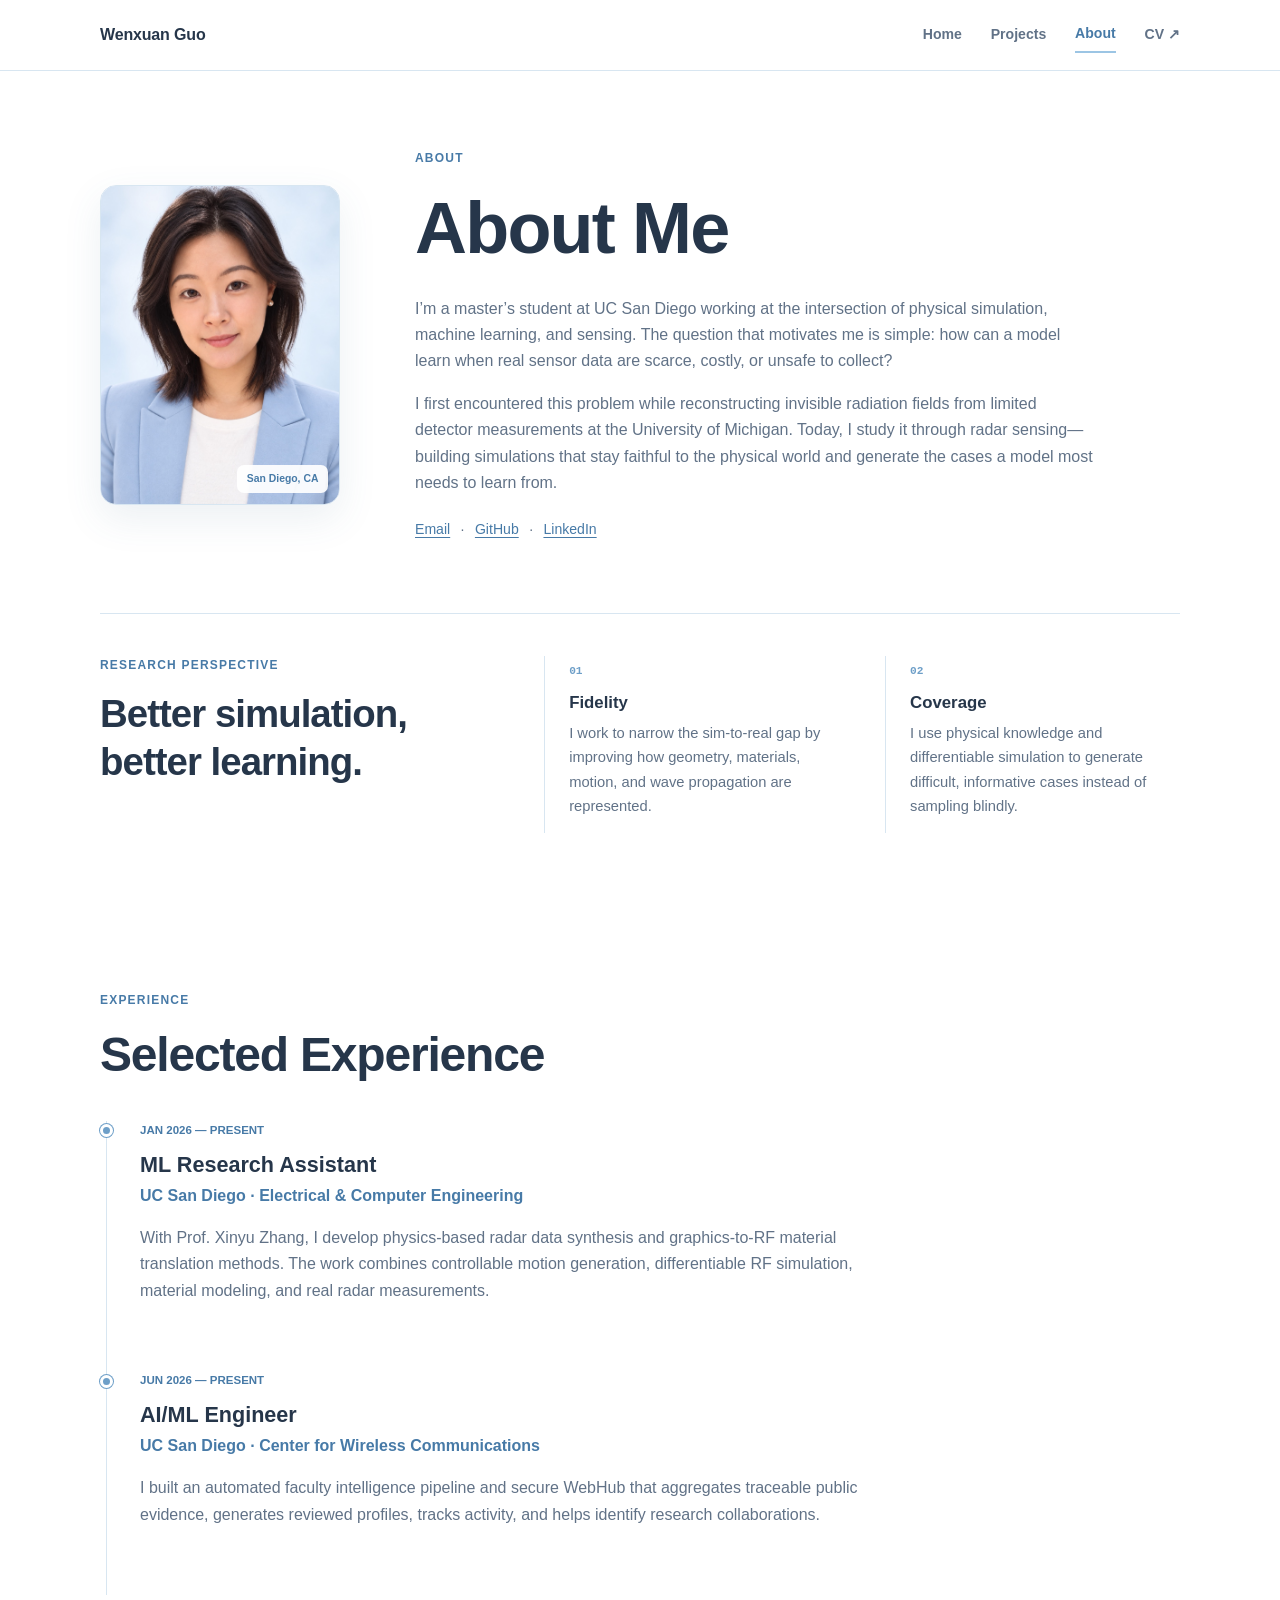
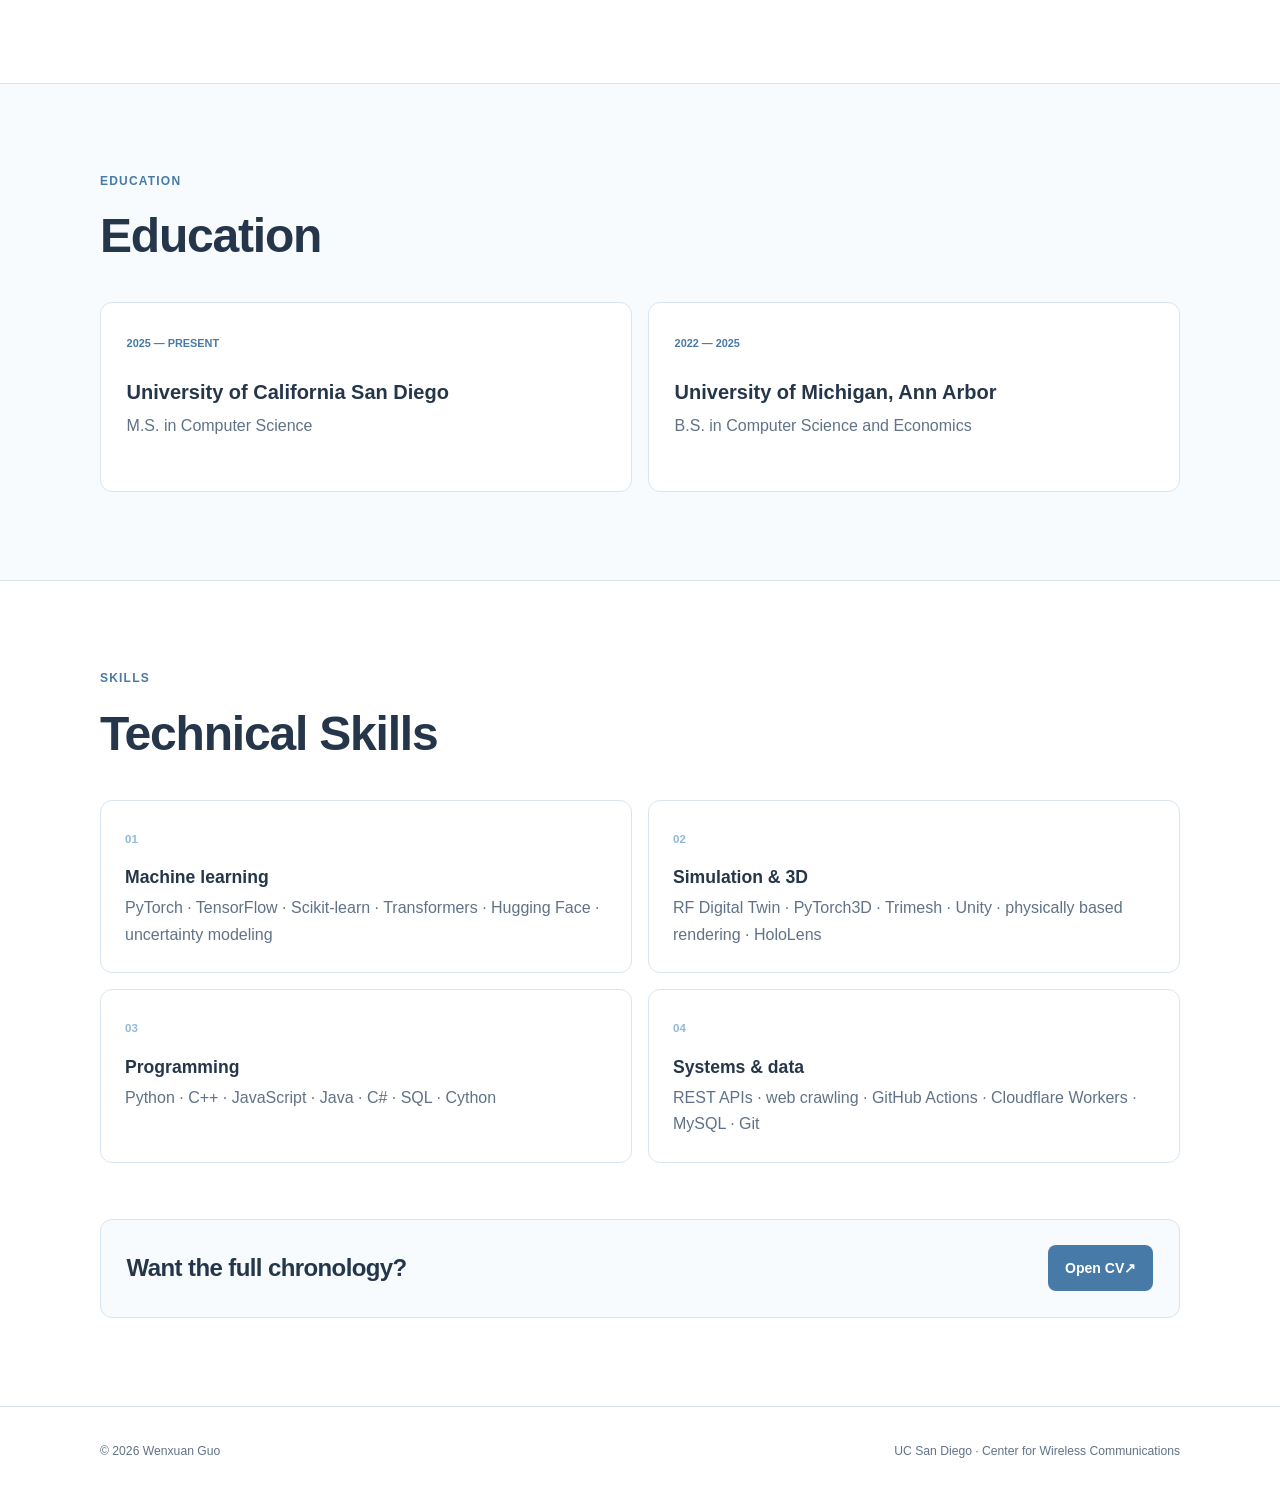
==== about.html @ 1430b906 "Refine portrait and research narrative" ====
<!doctype html>
<html lang="en">
<head>
  <meta charset="utf-8"><meta name="viewport" content="width=device-width, initial-scale=1">
  <meta name="description" content="About Wenxuan Guo, a researcher working on physical simulation and machine learning for sensing.">
  <title>About · Wenxuan Guo</title><link rel="stylesheet" href="style.css?v=20261022-3"><script src="script.js?v=20261022-3" defer></script>
</head>
<body>
  <a class="skip-link" href="#main">Skip to content</a>
  <header class="site-header"><nav class="nav-shell" aria-label="Primary navigation"><a class="wordmark" href="index.html" aria-label="Wenxuan Guo home">Wenxuan Guo</a><button class="nav-toggle" type="button" aria-expanded="false" aria-controls="nav-links">Menu</button><div class="nav-links" id="nav-links"><a href="index.html">Home</a><a href="projects.html">Projects</a><a class="active" href="about.html">About</a><a href="assets/Wenxuan_Guo_CV.pdf" target="_blank" rel="noopener">CV <span aria-hidden="true">↗</span></a></div></nav></header>
  <main id="main">
    <section class="about-hero section-shell">
      <div class="about-portrait reveal"><img src="assets/profile-professional-light.jpg" alt="Wenxuan Guo"><span>San Diego, CA</span></div>
      <div class="about-intro reveal"><p class="eyebrow">About</p><h1>About Me</h1><p>I’m a master’s student at UC San Diego working at the intersection of physical simulation, machine learning, and sensing. The question that motivates me is simple: how can a model learn when real sensor data are scarce, costly, or unsafe to collect?</p><p>I first encountered this problem while reconstructing invisible radiation fields from limited detector measurements at the University of Michigan. Today, I study it through radar sensing—building simulations that stay faithful to the physical world and generate the cases a model most needs to learn from.</p><div class="social-row"><a href="mailto:w9guo@ucsd.edu">Email</a><span>·</span><a href="https://github.com/wendyguo2002" target="_blank" rel="noopener">GitHub</a><span>·</span><a href="https://www.linkedin.com/in/wenxuan-guo-a4ba72265/" target="_blank" rel="noopener">LinkedIn</a></div></div>
    </section>

    <section class="research-perspective section-shell reveal" aria-labelledby="perspective-title">
      <div><p class="eyebrow">Research perspective</p><h2 id="perspective-title">Better simulation, better learning.</h2></div>
      <article><span>01</span><h3>Fidelity</h3><p>I work to narrow the sim-to-real gap by improving how geometry, materials, motion, and wave propagation are represented.</p></article>
      <article><span>02</span><h3>Coverage</h3><p>I use physical knowledge and differentiable simulation to generate difficult, informative cases instead of sampling blindly.</p></article>
    </section>

    <section class="section-shell section-block">
      <div class="section-heading reveal"><div><p class="eyebrow">Experience</p><h2>Selected Experience</h2></div></div>
      <div class="timeline">
        <article class="timeline-item reveal"><div class="timeline-marker"></div><p class="experience-date">Jan 2026 — Present</p><h3>ML Research Assistant</h3><p class="timeline-org">UC San Diego · Electrical &amp; Computer Engineering</p><p>With Prof. Xinyu Zhang, I develop physics-based radar data synthesis and graphics-to-RF material translation methods. The work combines controllable motion generation, differentiable RF simulation, material modeling, and real radar measurements.</p></article>
        <article class="timeline-item reveal"><div class="timeline-marker"></div><p class="experience-date">Jun 2026 — Present</p><h3>AI/ML Engineer</h3><p class="timeline-org">UC San Diego · Center for Wireless Communications</p><p>I built an automated faculty intelligence pipeline and secure WebHub that aggregates traceable public evidence, generates reviewed profiles, tracks activity, and helps identify research collaborations.</p></article>
      </div>
    </section>

    <section class="education-section"><div class="section-shell section-block"><div class="section-heading reveal"><div><p class="eyebrow">Education</p><h2>Education</h2></div></div><div class="education-grid"><article class="education-card reveal"><span>2025 — Present</span><h3>University of California San Diego</h3><p>M.S. in Computer Science</p></article><article class="education-card reveal"><span>2022 — 2025</span><h3>University of Michigan, Ann Arbor</h3><p>B.S. in Computer Science and Economics</p></article></div></div></section>

    <section class="section-shell section-block">
      <div class="section-heading reveal"><div><p class="eyebrow">Skills</p><h2>Technical Skills</h2></div></div>
      <div class="skills-grid"><article class="skill-card reveal"><span>01</span><h3>Machine learning</h3><p>PyTorch · TensorFlow · Scikit-learn · Transformers · Hugging Face · uncertainty modeling</p></article><article class="skill-card reveal"><span>02</span><h3>Simulation &amp; 3D</h3><p>RF Digital Twin · PyTorch3D · Trimesh · Unity · physically based rendering · HoloLens</p></article><article class="skill-card reveal"><span>03</span><h3>Programming</h3><p>Python · C++ · JavaScript · Java · C# · SQL · Cython</p></article><article class="skill-card reveal"><span>04</span><h3>Systems &amp; data</h3><p>REST APIs · web crawling · GitHub Actions · Cloudflare Workers · MySQL · Git</p></article></div>
      <div class="about-cta reveal"><h2>Want the full chronology?</h2><a class="button button-primary" href="assets/Wenxuan_Guo_CV.pdf" target="_blank" rel="noopener">Open CV <span aria-hidden="true">↗</span></a></div>
    </section>
  </main>
  <footer class="site-footer"><div class="section-shell footer-row"><p>© <span data-year></span> Wenxuan Guo</p><p>UC San Diego · Center for Wireless Communications</p></div></footer>
</body>
</html>
---- style.css ----
:root {
  --ink: #26364a;
  --muted: #617287;
  --blue: #6e9fc8;
  --blue-dark: #477aa7;
  --blue-soft: #edf6fc;
  --blue-pale: #f7fbfe;
  --line: #d8e6f1;
  --white: #ffffff;
  --shadow: 0 14px 38px rgba(65, 105, 140, 0.10);
  --radius: 16px;
  --sans: Inter, ui-sans-serif, -apple-system, BlinkMacSystemFont, "Segoe UI", sans-serif;
}

* { box-sizing: border-box; }
html { scroll-behavior: smooth; }
body { margin: 0; background: var(--white); color: var(--ink); font-family: var(--sans); line-height: 1.65; -webkit-font-smoothing: antialiased; }
img { display: block; max-width: 100%; }
a { color: inherit; }
button { font: inherit; }
::selection { background: #d9edfb; color: var(--ink); }

.skip-link { position: fixed; z-index: 999; top: -5rem; left: 1rem; padding: .55rem .9rem; border-radius: 8px; background: var(--blue-dark); color: white; }
.skip-link:focus { top: 1rem; }
.section-shell, .nav-shell { width: min(1080px, calc(100% - 48px)); margin-inline: auto; }

.site-header { position: sticky; top: 0; z-index: 100; border-bottom: 1px solid var(--line); background: rgba(255,255,255,.94); backdrop-filter: blur(12px); }
.nav-shell { min-height: 70px; display: flex; align-items: center; justify-content: space-between; }
.wordmark { color: var(--ink); font-size: 1rem; font-weight: 750; text-decoration: none; letter-spacing: -.01em; }
.nav-links { display: flex; align-items: center; gap: 1.8rem; }
.nav-links a { padding-block: .35rem; color: var(--muted); font-size: .88rem; font-weight: 600; text-decoration: none; }
.nav-links a:hover, .nav-links a.active { color: var(--blue-dark); }
.nav-links a.active { border-bottom: 2px solid #9cc5e4; }
.nav-toggle { display: none; padding: .4rem .7rem; border: 1px solid var(--line); border-radius: 8px; background: white; color: var(--ink); }

h1, h2, h3, p { margin-top: 0; }
h1, h2, h3 { color: var(--ink); line-height: 1.25; }
h1, h2 { letter-spacing: -.025em; }
h1 em, h2 em { color: inherit; font-style: normal; }
.eyebrow { margin: 0 0 .9rem; color: var(--blue-dark); font-size: .75rem; font-weight: 750; letter-spacing: .1em; text-transform: uppercase; }

.hero { min-height: 570px; padding-block: 72px; display: grid; grid-template-columns: 1fr 270px; align-items: center; gap: 85px; }
.hero h1 { margin-bottom: .6rem; font-size: clamp(3rem, 6vw, 4.6rem); font-weight: 700; }
.hero-role { margin-bottom: 1.45rem; color: var(--blue-dark); font-size: 1.18rem; font-weight: 600; }
.typewriter-line { min-height: 1.7rem; margin: -.45rem 0 1.25rem; color: var(--muted); font: .93rem/1.7 ui-monospace, SFMono-Regular, Menlo, Monaco, Consolas, monospace; }
.typewriter-line strong { color: var(--blue-dark); font-weight: 650; }
.typewriter-caret { display: inline-block; width: 2px; height: 1.05em; margin-left: 3px; background: var(--blue); vertical-align: -.12em; animation: caret-blink 1s step-end infinite; }
@keyframes caret-blink { 50% { opacity: 0; } }
.hero-lede { max-width: 650px; margin-bottom: 1.8rem; color: var(--muted); font-size: 1.05rem; }
.hero-actions { display: flex; flex-wrap: wrap; gap: .75rem; }
.button { display: inline-flex; align-items: center; justify-content: center; padding: .65rem 1rem; border: 1px solid transparent; border-radius: 8px; font-size: .88rem; font-weight: 650; text-decoration: none; transition: background .2s ease, border-color .2s ease; }
.button-primary { background: var(--blue-dark); color: white; }
.button-primary:hover { background: #396c98; }
.button-ghost { border-color: var(--line); background: white; color: var(--blue-dark); }
.button-ghost:hover { background: var(--blue-pale); }
.social-row { display: flex; flex-wrap: wrap; gap: .65rem; margin-top: 1.35rem; color: var(--muted); font-size: .88rem; }
.social-row a { color: var(--blue-dark); text-underline-offset: 3px; }

.portrait-wrap { justify-self: end; width: 250px; }
.portrait { width: 100%; aspect-ratio: 3 / 4; border: 1px solid var(--line); border-radius: 16px; object-fit: cover; object-position: center center; box-shadow: var(--shadow); }

.signal-strip { border-block: 1px solid var(--line); background: var(--blue-pale); }
.signal-row { min-height: 72px; display: grid; grid-template-columns: repeat(3, 1fr); align-items: center; }
.signal-row span { color: var(--blue-dark); font-size: .75rem; font-weight: 700; letter-spacing: .06em; text-align: center; text-transform: uppercase; }
.signal-row span + span { border-left: 1px solid var(--line); }

.section-block { padding-block: 88px; }
.section-heading { margin-bottom: 2.25rem; display: grid; grid-template-columns: 1fr minmax(280px, .75fr); align-items: end; gap: 2.5rem; }
.section-heading.compact { grid-template-columns: 1fr; }
.section-heading h2 { margin: 0; font-size: clamp(2rem, 4vw, 3rem); font-weight: 650; }
.section-heading > p { margin-bottom: .2rem; color: var(--muted); }
.text-link { justify-self: end; color: var(--blue-dark); font-size: .86rem; font-weight: 650; text-underline-offset: 4px; }

.featured-grid { display: grid; grid-template-columns: repeat(2, minmax(0,1fr)); gap: 1.25rem; }
.feature-card { position: relative; min-height: 520px; padding: 1.6rem; border: 1px solid var(--line); border-radius: var(--radius); background: white; color: var(--ink); text-decoration: none; transition: border-color .2s ease, box-shadow .2s ease; }
.feature-card:hover { border-color: #aacde6; box-shadow: var(--shadow); }
.feature-card-dark, .feature-card-light { background: white; color: var(--ink); }
.feature-card h3 { margin-bottom: .9rem; font-size: 1.65rem; font-weight: 650; }
.feature-card > p:not(.card-kicker) { color: var(--muted); }
.feature-index { position: absolute; top: 1.35rem; right: 1.5rem; color: #9bbbd3; font-size: .8rem; font-weight: 700; }
.feature-visual, .material-swatch { height: 170px; margin: 28px 0 25px; border-radius: 12px; }
.radar-visual { position: relative; overflow: hidden; border: 1px solid var(--line); background: linear-gradient(145deg, #f4f9fd, #e2f0f9); }
.radar-visual::before { content: ""; position: absolute; inset: 0; background-image: linear-gradient(rgba(89,142,184,.1) 1px, transparent 1px), linear-gradient(90deg, rgba(89,142,184,.1) 1px, transparent 1px); background-size: 32px 32px; }
.radar-origin { position: absolute; left: 13%; bottom: 15%; width: 16px; height: 16px; border: 4px solid white; border-radius: 50%; background: var(--blue); box-shadow: 0 0 0 9px rgba(110,159,200,.14); }
.radar-ray { position: absolute; left: 16%; bottom: 19%; width: 72%; height: 1px; background: linear-gradient(90deg, var(--blue), transparent); transform-origin: left center; }
.ray-a { transform: rotate(-38deg); }.ray-b { transform: rotate(-18deg); }.ray-c { transform: rotate(-2deg); }
.radar-target { position: absolute; right: 13%; top: 24%; padding: .35rem .6rem; border: 1px solid #a9c9e0; border-radius: 999px; background: white; color: var(--blue-dark); font-size: .65rem; text-transform: uppercase; }
.material-swatch { padding: 1.5rem; display: grid; grid-template-columns: repeat(3, 45px) 40px minmax(120px,1fr); align-items: center; justify-content: center; gap: 10px; border: 1px solid var(--line); background: var(--blue-pale); }
.material-swatch > span { height: 72px; border: 1px solid rgba(60,100,130,.16); border-radius: 9px; background: var(--swatch); }
.material-arrow { color: var(--blue); font-size: 1.5rem; text-align: center; }
.rf-label { min-height: 72px; display: flex; align-items: center; justify-content: center; border: 1px dashed #a7c7df; border-radius: 9px; color: var(--blue-dark); font-size: .85rem; text-align: center; }
.card-kicker { margin-bottom: .55rem; color: var(--blue-dark); font-size: .68rem; font-weight: 750; letter-spacing: .08em; text-transform: uppercase; }
.card-meta { display: flex; flex-wrap: wrap; gap: .4rem; margin-top: 1.15rem; }
.card-meta span { padding: .3rem .55rem; border: 1px solid var(--line); border-radius: 999px; color: var(--muted); font-size: .66rem; }
.card-link { display: inline-block; margin-top: 1.2rem; color: var(--blue-dark); font-size: .84rem; font-weight: 700; }

.experience-section { padding-top: 70px; }
.experience-list { border-top: 1px solid var(--line); }
.experience-row { padding-block: 1.5rem; display: grid; grid-template-columns: 155px minmax(220px,.85fr) 1.15fr; gap: 1.5rem; border-bottom: 1px solid var(--line); align-items: start; }
.experience-row h3 { margin-bottom: .2rem; font-size: 1rem; }
.experience-row p { margin-bottom: 0; color: var(--muted); }
.experience-date { color: var(--blue-dark) !important; font-size: .72rem; font-weight: 750; text-transform: uppercase; }
.experience-detail { max-width: 500px; }

.outputs-section { background: var(--blue-pale); border-block: 1px solid var(--line); }
.output-grid { display: grid; grid-template-columns: repeat(2, minmax(0,1fr)); gap: 1rem; }
.output-card { min-height: 190px; padding: 1.45rem; border: 1px solid var(--line); border-radius: 12px; background: white; }
.output-card h3 { margin: 1.1rem 0 .7rem; font-size: 1.05rem; }
.output-card p { margin-bottom: 0; color: var(--muted); font-size: .82rem; }
.output-type { color: var(--blue-dark); font-size: .66rem; font-weight: 750; letter-spacing: .08em; text-transform: uppercase; }

.contact-band { margin-block: 88px; padding: 2rem 2.25rem; display: flex; align-items: center; justify-content: space-between; gap: 2rem; border: 1px solid var(--line); border-radius: var(--radius); background: var(--blue-pale); }
.contact-band .eyebrow { margin-bottom: .35rem; }
.contact-band h2 { margin-bottom: .4rem; font-size: 1.7rem; }
.contact-band p { margin-bottom: 0; color: var(--muted); }

.site-footer { border-top: 1px solid var(--line); color: var(--muted); font-size: .76rem; }
.footer-row { min-height: 88px; display: flex; align-items: center; justify-content: space-between; gap: 1.5rem; }
.footer-row p { margin-bottom: 0; }

.page-hero { padding-block: 78px 58px; }
.page-hero h1 { max-width: 850px; margin-bottom: 1rem; font-size: clamp(2.8rem, 6vw, 4.5rem); font-weight: 700; }
.page-hero > p:not(.eyebrow) { max-width: 720px; color: var(--muted); font-size: 1.04rem; }
.anchor-nav { margin-top: 1.8rem; display: flex; flex-wrap: wrap; gap: .5rem; }
.anchor-nav a { padding: .42rem .7rem; border: 1px solid var(--line); border-radius: 8px; color: var(--blue-dark); font-size: .74rem; font-weight: 650; text-decoration: none; }
.anchor-nav a:hover { background: var(--blue-pale); }

.project-detail { margin-bottom: 28px; padding: clamp(1.6rem,4vw,3rem); display: grid; grid-template-columns: 1.05fr .95fr; gap: clamp(2rem,5vw,4rem); border: 1px solid var(--line); border-top: 5px solid #b9d8ec; border-radius: var(--radius); background: white; color: var(--ink); scroll-margin-top: 90px; }
.project-detail-dark { background: white; color: var(--ink); }
.project-detail h2 { margin-bottom: 1.1rem; font-size: clamp(2rem,4vw,3.1rem); font-weight: 650; }
.project-intro { color: var(--muted); font-size: 1rem; }
.project-points { margin: 1.5rem 0 0; padding: 0; list-style: none; }
.project-points li { position: relative; padding: .65rem 0 .65rem 1.35rem; border-top: 1px solid var(--line); color: var(--muted); font-size: .86rem; }
.project-points li::before { content: "•"; position: absolute; left: .2rem; color: var(--blue); }
.project-figure { margin: 0; align-self: center; }
.project-figure img { width: 100%; aspect-ratio: 1.32 / 1; border: 1px solid var(--line); border-radius: 12px; object-fit: cover; }
.project-figure figcaption { margin-top: .65rem; color: var(--muted); font-size: .7rem; }
.pipeline { grid-column: 1 / -1; padding-top: 1.5rem; display: flex; align-items: center; justify-content: space-between; gap: .65rem; border-top: 1px solid var(--line); }
.pipeline span { padding: .45rem .6rem; border: 1px solid var(--line); border-radius: 7px; color: var(--muted); font-size: .64rem; font-weight: 650; text-align: center; }
.pipeline i { color: var(--blue); font-style: normal; }

.other-projects-grid { display: grid; grid-template-columns: repeat(2,minmax(0,1fr)); gap: 1.25rem; }
.other-project { padding: 1.6rem; border: 1px solid var(--line); border-radius: var(--radius); background: white; }
.other-project h3 { margin: .55rem 0 .85rem; font-size: 1.5rem; }
.other-project > p:not(.card-kicker), .other-project li { color: var(--muted); }
.other-project ul { padding-left: 1.1rem; }
.other-project li { margin-bottom: .5rem; }
.other-project-mark, .proof-mark { height: 140px; margin-bottom: 1.4rem; display: flex; align-items: center; justify-content: center; border: 1px solid var(--line); border-radius: 12px; background: var(--blue-pale); }
.other-project-mark img { width: min(72%,260px); max-height: 85px; object-fit: contain; mix-blend-mode: multiply; }
.proof-mark { gap: .45rem; }
.proof-mark span { padding: .45rem .55rem; border: 1px solid #b9d6e9; border-radius: 7px; color: var(--blue-dark); font-size: .62rem; }
.proof-mark span + span::before { content: "→"; margin-right: .45rem; color: var(--blue); }

.publication-list { border-top: 1px solid var(--line); }
.publication-row { padding: 1.35rem 0; display: grid; grid-template-columns: 48px minmax(0,1fr) 65px; gap: 1rem; align-items: start; border-bottom: 1px solid var(--line); }
.pub-code { color: var(--blue-dark); font-size: .78rem; font-weight: 750; }
.publication-row h3 { margin-bottom: .35rem; font-size: .96rem; }
.publication-row p { margin-bottom: 0; color: var(--muted); font-size: .78rem; }
.pub-kind { justify-self: end; padding: .25rem .45rem; border: 1px solid var(--line); border-radius: 999px; color: var(--blue-dark); font-size: .58rem; font-weight: 750; text-transform: uppercase; }

.about-hero { padding-block: 78px 72px; display: grid; grid-template-columns: 240px 1fr; gap: 75px; align-items: center; }
.about-portrait { position: relative; }
.about-portrait img { width: 100%; aspect-ratio: 3/4; border: 1px solid var(--line); border-radius: 16px; object-fit: cover; object-position: center center; box-shadow: var(--shadow); }
.about-portrait span { position: absolute; right: 12px; bottom: 12px; padding: .35rem .6rem; border-radius: 7px; background: rgba(255,255,255,.92); color: var(--blue-dark); font-size: .65rem; font-weight: 750; }
.research-perspective { padding-block: 42px 70px; display: grid; grid-template-columns: 1.35fr 1fr 1fr; gap: 46px; border-top: 1px solid var(--line); }
.research-perspective h2 { max-width: 360px; margin-top: .65rem; font-size: clamp(1.75rem,3vw,2.5rem); }
.research-perspective article { padding-left: 24px; border-left: 1px solid var(--line); }
.research-perspective article span { color: var(--blue); font: 700 .7rem/1 ui-monospace, SFMono-Regular, Menlo, monospace; }
.research-perspective article h3 { margin: .65rem 0 .45rem; font-size: 1.05rem; }
.research-perspective article p { color: var(--muted); font-size: .92rem; }
.about-intro h1 { margin-bottom: 1.4rem; font-size: clamp(2.8rem,6vw,4.5rem); font-weight: 700; }
.about-intro > p:not(.eyebrow) { max-width: 680px; color: var(--muted); font-size: 1rem; }
.timeline { position: relative; max-width: 850px; }
.timeline::before { content: ""; position: absolute; top: 0; bottom: 0; left: 6px; width: 1px; background: var(--line); }
.timeline-item { position: relative; padding: 0 0 3.2rem 2.5rem; }
.timeline-marker { position: absolute; top: .2rem; left: 0; width: 13px; height: 13px; border: 3px solid white; border-radius: 50%; background: var(--blue); box-shadow: 0 0 0 1px var(--blue); }
.timeline-item h3 { margin-bottom: .25rem; font-size: 1.35rem; }
.timeline-org { color: var(--blue-dark); font-weight: 650; }
.timeline-item > p:last-child { max-width: 720px; color: var(--muted); }
.education-section { border-block: 1px solid var(--line); background: var(--blue-pale); color: var(--ink); }
.education-grid { display: grid; grid-template-columns: repeat(2,1fr); gap: 1rem; }
.education-card { min-height: 190px; padding: 1.6rem; border: 1px solid var(--line); border-radius: 12px; background: white; }
.education-card span { color: var(--blue-dark); font-size: .68rem; font-weight: 750; text-transform: uppercase; }
.education-card h3 { margin: 1.55rem 0 .5rem; font-size: 1.25rem; }
.education-card p { margin-bottom: 0; color: var(--muted); }
.skills-grid { display: grid; grid-template-columns: repeat(2,1fr); gap: 1rem; }
.skill-card { padding: 1.5rem; border: 1px solid var(--line); border-radius: 12px; background: white; }
.skill-card > span { color: #91b9d6; font-size: .72rem; font-weight: 750; }
.skill-card h3 { margin: 1rem 0 .4rem; font-size: 1.1rem; }
.skill-card p { margin-bottom: 0; color: var(--muted); }
.about-cta { margin-top: 3.5rem; padding: 1.6rem; display: flex; align-items: center; justify-content: space-between; gap: 1.5rem; border: 1px solid var(--line); border-radius: 12px; background: var(--blue-pale); }
.about-cta h2 { margin-bottom: 0; font-size: 1.5rem; }

.redirect-page { min-height: 100vh; padding: 2rem; display: grid; place-items: center; }
.redirect-page main { max-width: 600px; text-align: center; }
.redirect-page h1 { font-size: clamp(2rem,5vw,3.5rem); }
.reveal { opacity: 1; transform: none; }

@media (max-width: 880px) {
  .hero { min-height: auto; grid-template-columns: 1fr 240px; gap: 45px; }
  .portrait-wrap { width: 225px; }
  .section-heading { grid-template-columns: 1fr; gap: .8rem; }
  .text-link { justify-self: start; }
  .experience-row { grid-template-columns: 135px 1fr; }
  .experience-detail { grid-column: 2; }
  .project-detail { grid-template-columns: 1fr; }
  .project-figure { order: -1; }
  .about-hero { grid-template-columns: 220px 1fr; gap: 45px; }
  .research-perspective { grid-template-columns: 1fr 1fr; }
  .research-perspective > div { grid-column: 1 / -1; }
}

@media (max-width: 680px) {
  .section-shell, .nav-shell { width: min(100% - 30px, 1080px); }
  .nav-toggle { display: block; }
  .nav-links { position: absolute; top: 62px; left: 15px; right: 15px; display: none; padding: .5rem; border: 1px solid var(--line); border-radius: 10px; background: white; box-shadow: var(--shadow); }
  .nav-links.open { display: grid; }
  .nav-links a { padding: .7rem; border: 0; }
  .hero { padding-block: 55px 65px; grid-template-columns: 1fr; gap: 38px; }
  .hero h1 { font-size: 3rem; }
  .portrait-wrap { justify-self: start; width: min(64vw,240px); }
  .signal-row { padding-block: .55rem; grid-template-columns: 1fr; }
  .signal-row span { min-height: 34px; display: flex; align-items: center; justify-content: center; }
  .signal-row span + span { border: 0; border-top: 1px solid var(--line); }
  .section-block { padding-block: 65px; }
  .featured-grid, .other-projects-grid, .output-grid, .education-grid, .skills-grid { grid-template-columns: 1fr; }
  .feature-card { min-height: 0; }
  .material-swatch { grid-template-columns: repeat(3,34px) 25px minmax(90px,1fr); padding: 1rem; gap: 6px; }
  .material-swatch > span, .rf-label { height: 60px; min-height: 60px; }
  .experience-row { grid-template-columns: 1fr; gap: .45rem; }
  .experience-detail { grid-column: 1; }
  .contact-band { margin-block: 65px; padding: 1.5rem; align-items: flex-start; flex-direction: column; }
  .footer-row { min-height: 100px; align-items: flex-start; justify-content: center; flex-direction: column; gap: .2rem; }
  .page-hero { padding-block: 58px 45px; }
  .project-detail { width: calc(100% - 30px); padding: 1.3rem; }
  .pipeline { flex-wrap: wrap; justify-content: center; }
  .pipeline i { transform: rotate(90deg); }
  .publication-row { grid-template-columns: 38px 1fr; }
  .pub-kind { display: none; }
  .about-hero { padding-block: 55px 70px; grid-template-columns: 1fr; gap: 35px; }
  .about-portrait { width: min(64vw,240px); }
  .research-perspective { padding-block: 35px 55px; grid-template-columns: 1fr; gap: 28px; }
  .research-perspective > div { grid-column: auto; }
  .about-cta { align-items: flex-start; flex-direction: column; }
}

@media (prefers-reduced-motion: reduce) { html { scroll-behavior: auto; } }
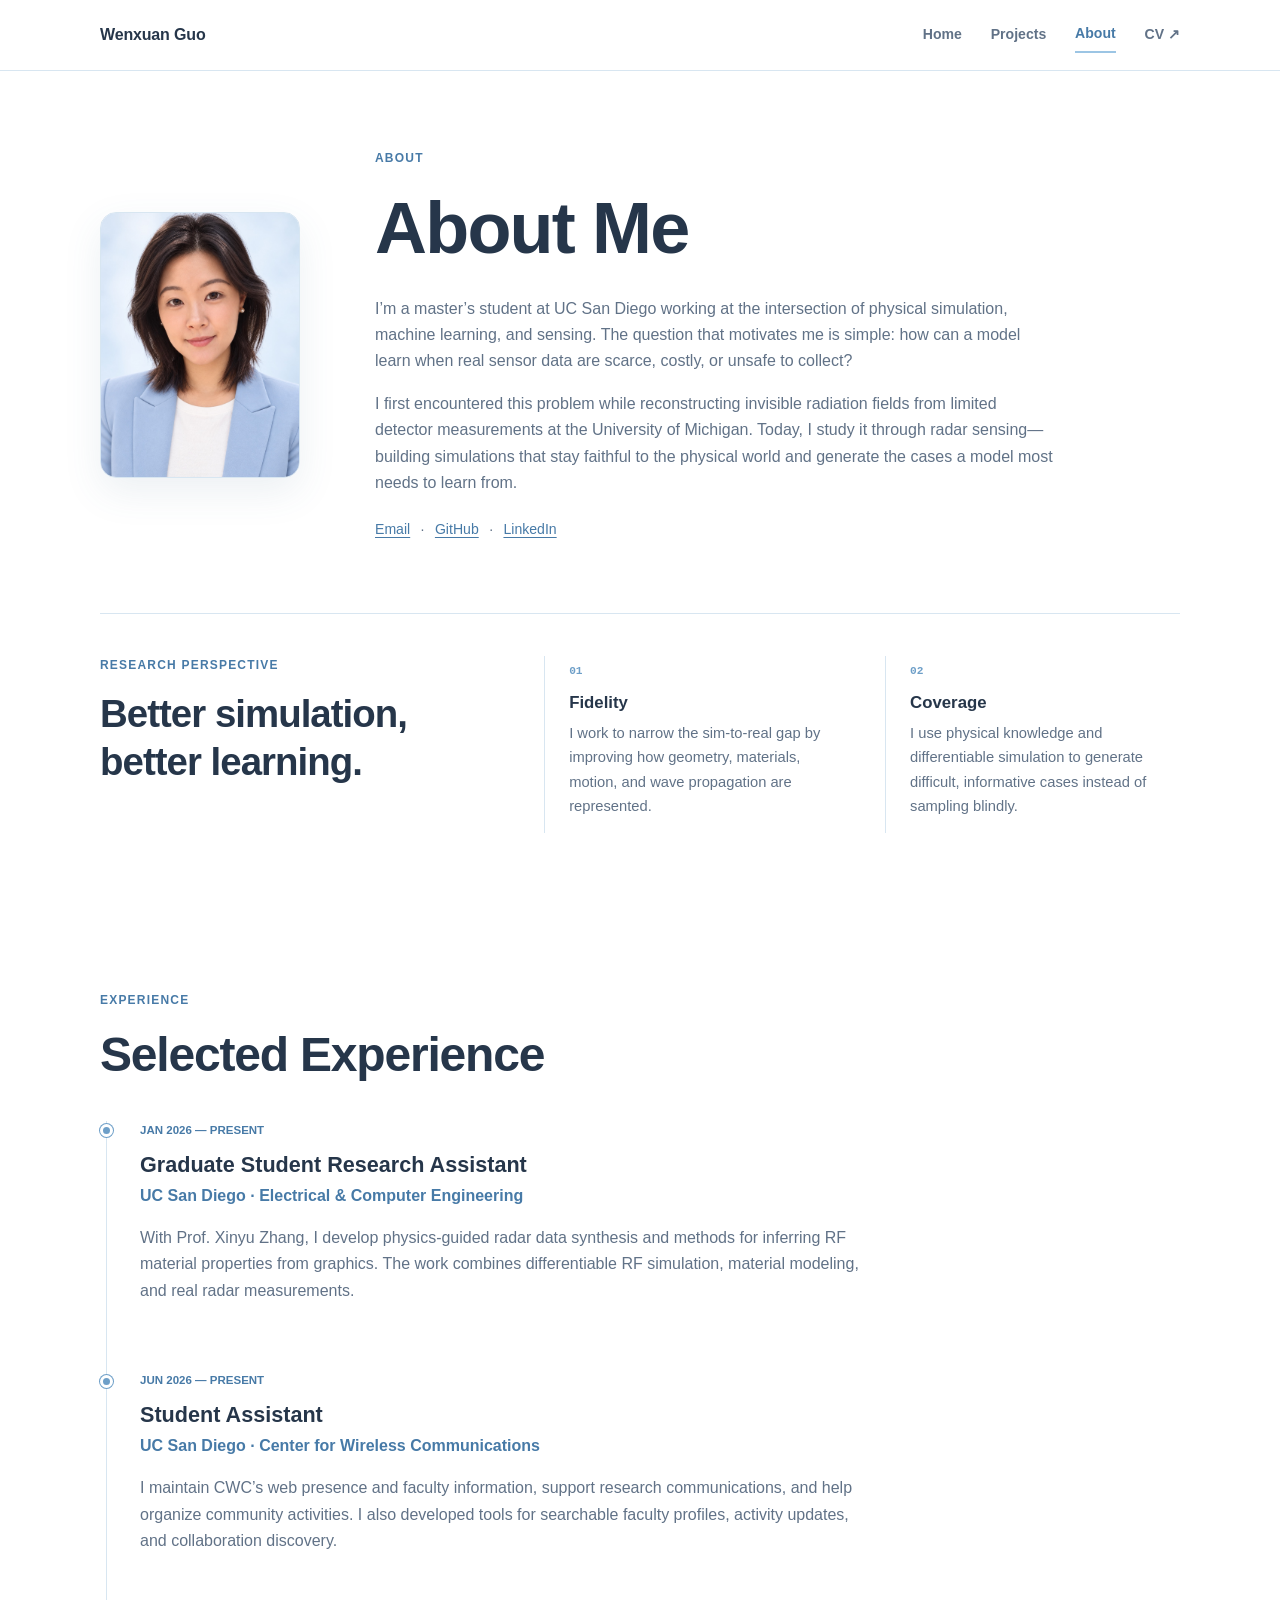
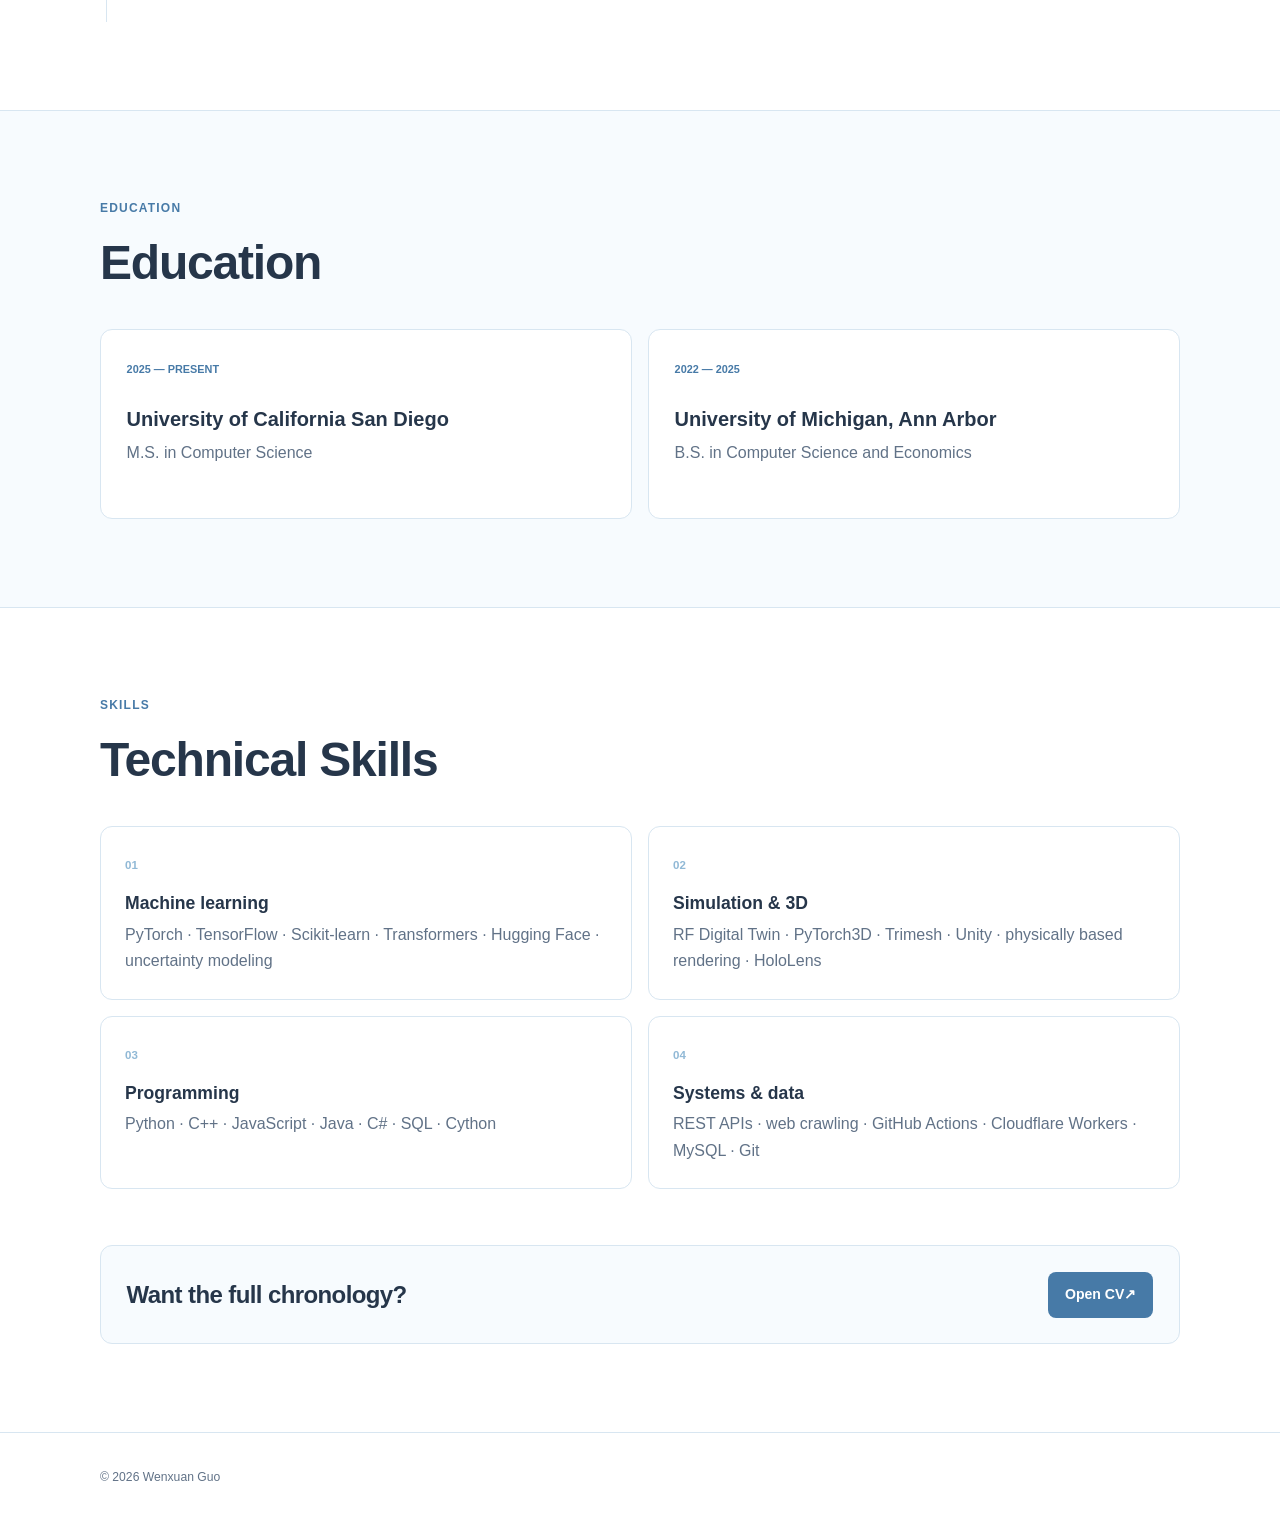
==== commit 98f4946f: "Prioritize publications and clarify research focus" ====
--- a/about.html
+++ b/about.html
@@ -3,14 +3,14 @@
 <head>
   <meta charset="utf-8"><meta name="viewport" content="width=device-width, initial-scale=1">
   <meta name="description" content="About Wenxuan Guo, a researcher working on physical simulation and machine learning for sensing.">
-  <title>About · Wenxuan Guo</title><link rel="stylesheet" href="style.css?v=20261022-3"><script src="script.js?v=20261022-3" defer></script>
+  <title>About · Wenxuan Guo</title><link rel="stylesheet" href="style.css?v=20261022-4"><script src="script.js?v=20261022-4" defer></script>
 </head>
 <body>
   <a class="skip-link" href="#main">Skip to content</a>
   <header class="site-header"><nav class="nav-shell" aria-label="Primary navigation"><a class="wordmark" href="index.html" aria-label="Wenxuan Guo home">Wenxuan Guo</a><button class="nav-toggle" type="button" aria-expanded="false" aria-controls="nav-links">Menu</button><div class="nav-links" id="nav-links"><a href="index.html">Home</a><a href="projects.html">Projects</a><a class="active" href="about.html">About</a><a href="assets/Wenxuan_Guo_CV.pdf" target="_blank" rel="noopener">CV <span aria-hidden="true">↗</span></a></div></nav></header>
   <main id="main">
     <section class="about-hero section-shell">
-      <div class="about-portrait reveal"><img src="assets/profile-professional-light.jpg" alt="Wenxuan Guo"><span>San Diego, CA</span></div>
+      <div class="about-portrait reveal"><img src="assets/profile-professional-light.jpg" alt="Wenxuan Guo"></div>
       <div class="about-intro reveal"><p class="eyebrow">About</p><h1>About Me</h1><p>I’m a master’s student at UC San Diego working at the intersection of physical simulation, machine learning, and sensing. The question that motivates me is simple: how can a model learn when real sensor data are scarce, costly, or unsafe to collect?</p><p>I first encountered this problem while reconstructing invisible radiation fields from limited detector measurements at the University of Michigan. Today, I study it through radar sensing—building simulations that stay faithful to the physical world and generate the cases a model most needs to learn from.</p><div class="social-row"><a href="mailto:w9guo@ucsd.edu">Email</a><span>·</span><a href="https://github.com/wendyguo2002" target="_blank" rel="noopener">GitHub</a><span>·</span><a href="https://www.linkedin.com/in/wenxuan-guo-a4ba72265/" target="_blank" rel="noopener">LinkedIn</a></div></div>
     </section>
 
@@ -23,8 +23,8 @@
     <section class="section-shell section-block">
       <div class="section-heading reveal"><div><p class="eyebrow">Experience</p><h2>Selected Experience</h2></div></div>
       <div class="timeline">
-        <article class="timeline-item reveal"><div class="timeline-marker"></div><p class="experience-date">Jan 2026 — Present</p><h3>ML Research Assistant</h3><p class="timeline-org">UC San Diego · Electrical &amp; Computer Engineering</p><p>With Prof. Xinyu Zhang, I develop physics-based radar data synthesis and graphics-to-RF material translation methods. The work combines controllable motion generation, differentiable RF simulation, material modeling, and real radar measurements.</p></article>
-        <article class="timeline-item reveal"><div class="timeline-marker"></div><p class="experience-date">Jun 2026 — Present</p><h3>AI/ML Engineer</h3><p class="timeline-org">UC San Diego · Center for Wireless Communications</p><p>I built an automated faculty intelligence pipeline and secure WebHub that aggregates traceable public evidence, generates reviewed profiles, tracks activity, and helps identify research collaborations.</p></article>
+        <article class="timeline-item reveal"><div class="timeline-marker"></div><p class="experience-date">Jan 2026 — Present</p><h3>Graduate Student Research Assistant</h3><p class="timeline-org">UC San Diego · Electrical &amp; Computer Engineering</p><p>With Prof. Xinyu Zhang, I develop physics-guided radar data synthesis and methods for inferring RF material properties from graphics. The work combines differentiable RF simulation, material modeling, and real radar measurements.</p></article>
+        <article class="timeline-item reveal"><div class="timeline-marker"></div><p class="experience-date">Jun 2026 — Present</p><h3>Student Assistant</h3><p class="timeline-org">UC San Diego · Center for Wireless Communications</p><p>I maintain CWC’s web presence and faculty information, support research communications, and help organize community activities. I also developed tools for searchable faculty profiles, activity updates, and collaboration discovery.</p></article>
       </div>
     </section>
 
@@ -36,6 +36,6 @@
       <div class="about-cta reveal"><h2>Want the full chronology?</h2><a class="button button-primary" href="assets/Wenxuan_Guo_CV.pdf" target="_blank" rel="noopener">Open CV <span aria-hidden="true">↗</span></a></div>
     </section>
   </main>
-  <footer class="site-footer"><div class="section-shell footer-row"><p>© <span data-year></span> Wenxuan Guo</p><p>UC San Diego · Center for Wireless Communications</p></div></footer>
+  <footer class="site-footer"><div class="section-shell footer-row"><p>© <span data-year></span> Wenxuan Guo</p></div></footer>
 </body>
 </html>
--- a/style.css
+++ b/style.css
@@ -39,7 +39,7 @@
 h1 em, h2 em { color: inherit; font-style: normal; }
 .eyebrow { margin: 0 0 .9rem; color: var(--blue-dark); font-size: .75rem; font-weight: 750; letter-spacing: .1em; text-transform: uppercase; }
 
-.hero { min-height: 570px; padding-block: 72px; display: grid; grid-template-columns: 1fr 270px; align-items: center; gap: 85px; }
+.hero { min-height: 555px; padding-block: 68px; display: grid; grid-template-columns: 1fr 240px; align-items: center; gap: 85px; }
 .hero h1 { margin-bottom: .6rem; font-size: clamp(3rem, 6vw, 4.6rem); font-weight: 700; }
 .hero-role { margin-bottom: 1.45rem; color: var(--blue-dark); font-size: 1.18rem; font-weight: 600; }
 .typewriter-line { min-height: 1.7rem; margin: -.45rem 0 1.25rem; color: var(--muted); font: .93rem/1.7 ui-monospace, SFMono-Regular, Menlo, Monaco, Consolas, monospace; }
@@ -56,7 +56,7 @@
 .social-row { display: flex; flex-wrap: wrap; gap: .65rem; margin-top: 1.35rem; color: var(--muted); font-size: .88rem; }
 .social-row a { color: var(--blue-dark); text-underline-offset: 3px; }
 
-.portrait-wrap { justify-self: end; width: 250px; }
+.portrait-wrap { justify-self: end; width: 220px; }
 .portrait { width: 100%; aspect-ratio: 3 / 4; border: 1px solid var(--line); border-radius: 16px; object-fit: cover; object-position: center center; box-shadow: var(--shadow); }
 
 .signal-strip { border-block: 1px solid var(--line); background: var(--blue-pale); }
@@ -158,10 +158,9 @@
 .publication-row p { margin-bottom: 0; color: var(--muted); font-size: .78rem; }
 .pub-kind { justify-self: end; padding: .25rem .45rem; border: 1px solid var(--line); border-radius: 999px; color: var(--blue-dark); font-size: .58rem; font-weight: 750; text-transform: uppercase; }
 
-.about-hero { padding-block: 78px 72px; display: grid; grid-template-columns: 240px 1fr; gap: 75px; align-items: center; }
+.about-hero { padding-block: 78px 72px; display: grid; grid-template-columns: 200px 1fr; gap: 75px; align-items: center; }
 .about-portrait { position: relative; }
 .about-portrait img { width: 100%; aspect-ratio: 3/4; border: 1px solid var(--line); border-radius: 16px; object-fit: cover; object-position: center center; box-shadow: var(--shadow); }
-.about-portrait span { position: absolute; right: 12px; bottom: 12px; padding: .35rem .6rem; border-radius: 7px; background: rgba(255,255,255,.92); color: var(--blue-dark); font-size: .65rem; font-weight: 750; }
 .research-perspective { padding-block: 42px 70px; display: grid; grid-template-columns: 1.35fr 1fr 1fr; gap: 46px; border-top: 1px solid var(--line); }
 .research-perspective h2 { max-width: 360px; margin-top: .65rem; font-size: clamp(1.75rem,3vw,2.5rem); }
 .research-perspective article { padding-left: 24px; border-left: 1px solid var(--line); }
@@ -197,15 +196,15 @@
 .reveal { opacity: 1; transform: none; }
 
 @media (max-width: 880px) {
-  .hero { min-height: auto; grid-template-columns: 1fr 240px; gap: 45px; }
-  .portrait-wrap { width: 225px; }
+  .hero { min-height: auto; grid-template-columns: 1fr 210px; gap: 45px; }
+  .portrait-wrap { width: 195px; }
   .section-heading { grid-template-columns: 1fr; gap: .8rem; }
   .text-link { justify-self: start; }
   .experience-row { grid-template-columns: 135px 1fr; }
   .experience-detail { grid-column: 2; }
   .project-detail { grid-template-columns: 1fr; }
   .project-figure { order: -1; }
-  .about-hero { grid-template-columns: 220px 1fr; gap: 45px; }
+  .about-hero { grid-template-columns: 185px 1fr; gap: 45px; }
   .research-perspective { grid-template-columns: 1fr 1fr; }
   .research-perspective > div { grid-column: 1 / -1; }
 }
@@ -218,7 +217,7 @@
   .nav-links a { padding: .7rem; border: 0; }
   .hero { padding-block: 55px 65px; grid-template-columns: 1fr; gap: 38px; }
   .hero h1 { font-size: 3rem; }
-  .portrait-wrap { justify-self: start; width: min(64vw,240px); }
+  .portrait-wrap { justify-self: start; width: min(58vw,215px); }
   .signal-row { padding-block: .55rem; grid-template-columns: 1fr; }
   .signal-row span { min-height: 34px; display: flex; align-items: center; justify-content: center; }
   .signal-row span + span { border: 0; border-top: 1px solid var(--line); }
@@ -238,7 +237,7 @@
   .publication-row { grid-template-columns: 38px 1fr; }
   .pub-kind { display: none; }
   .about-hero { padding-block: 55px 70px; grid-template-columns: 1fr; gap: 35px; }
-  .about-portrait { width: min(64vw,240px); }
+  .about-portrait { width: min(58vw,215px); }
   .research-perspective { padding-block: 35px 55px; grid-template-columns: 1fr; gap: 28px; }
   .research-perspective > div { grid-column: auto; }
   .about-cta { align-items: flex-start; flex-direction: column; }
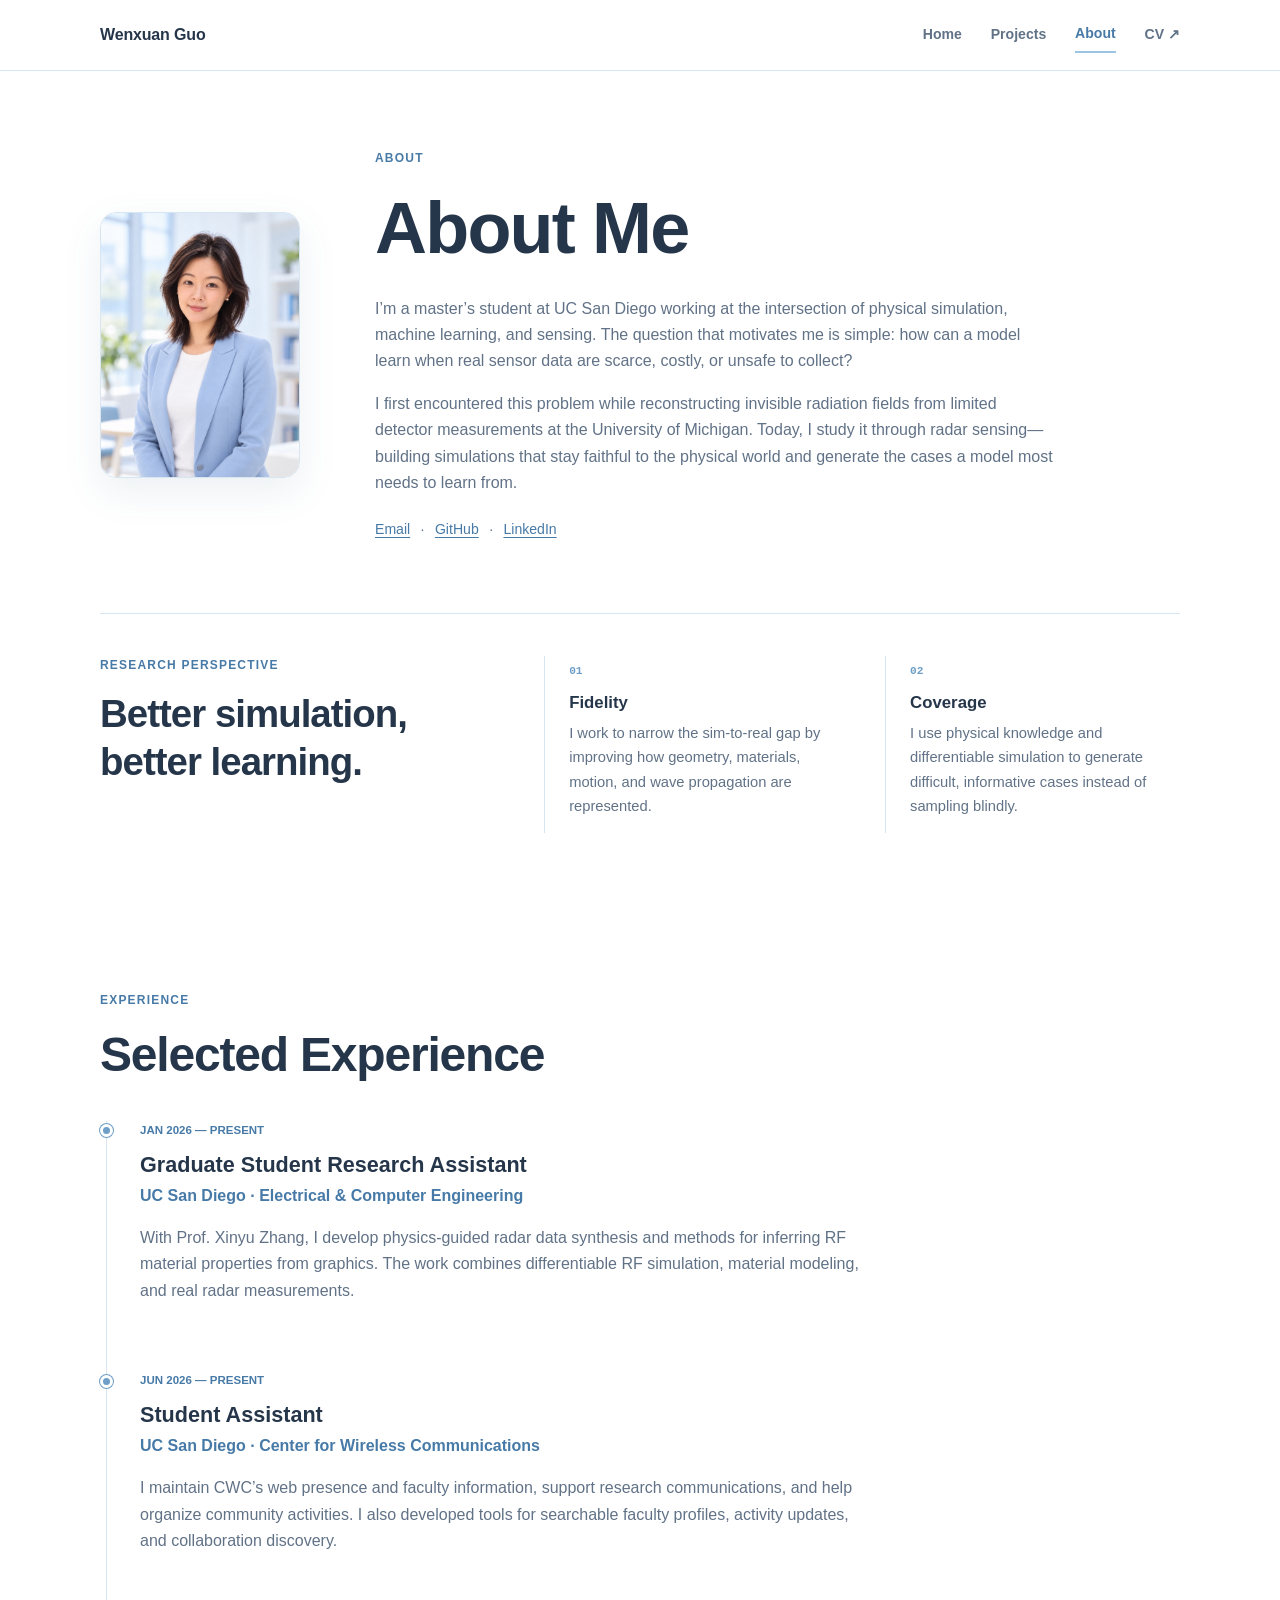
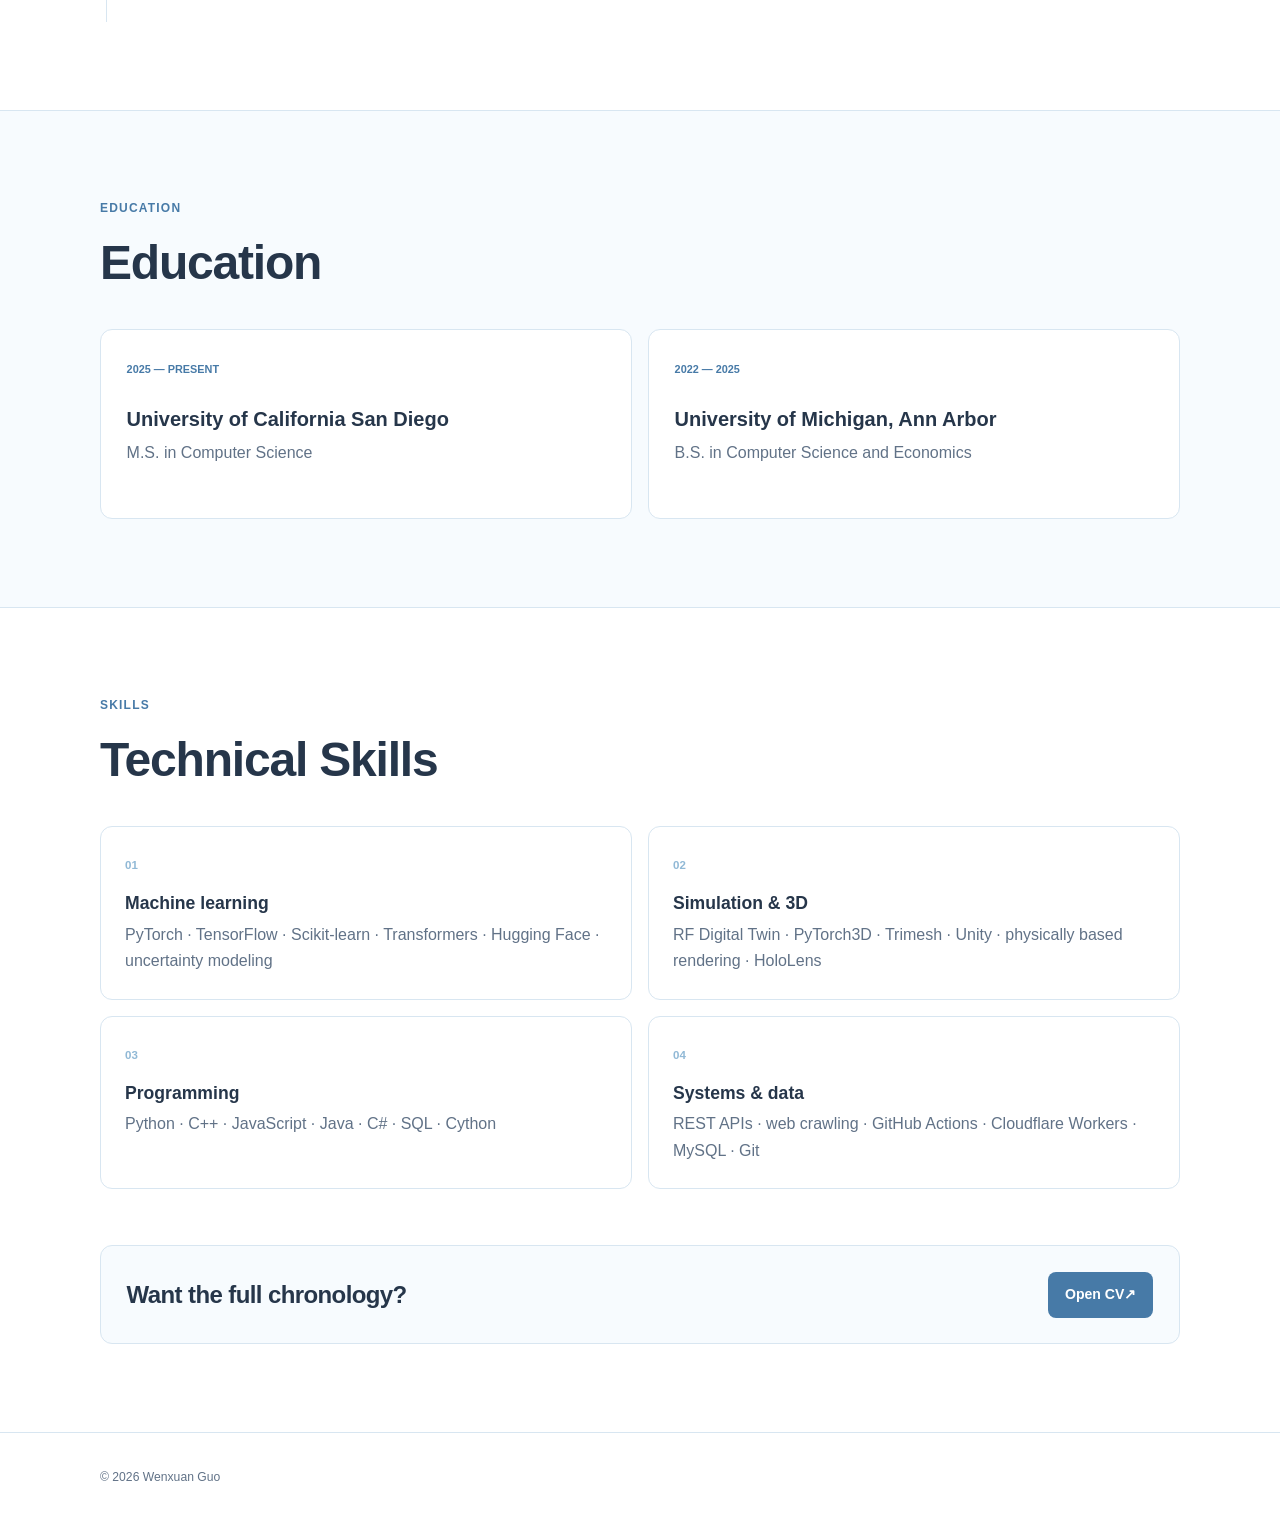
==== commit fe30d68e: "Compact portfolio and add project visuals" ====
--- a/about.html
+++ b/about.html
@@ -3,14 +3,14 @@
 <head>
   <meta charset="utf-8"><meta name="viewport" content="width=device-width, initial-scale=1">
   <meta name="description" content="About Wenxuan Guo, a researcher working on physical simulation and machine learning for sensing.">
-  <title>About · Wenxuan Guo</title><link rel="stylesheet" href="style.css?v=20261022-4"><script src="script.js?v=20261022-4" defer></script>
+  <title>About · Wenxuan Guo</title><link rel="stylesheet" href="style.css?v=20261022-5"><script src="script.js?v=20261022-5" defer></script>
 </head>
 <body>
   <a class="skip-link" href="#main">Skip to content</a>
   <header class="site-header"><nav class="nav-shell" aria-label="Primary navigation"><a class="wordmark" href="index.html" aria-label="Wenxuan Guo home">Wenxuan Guo</a><button class="nav-toggle" type="button" aria-expanded="false" aria-controls="nav-links">Menu</button><div class="nav-links" id="nav-links"><a href="index.html">Home</a><a href="projects.html">Projects</a><a class="active" href="about.html">About</a><a href="assets/Wenxuan_Guo_CV.pdf" target="_blank" rel="noopener">CV <span aria-hidden="true">↗</span></a></div></nav></header>
   <main id="main">
     <section class="about-hero section-shell">
-      <div class="about-portrait reveal"><img src="assets/profile-professional-light.jpg" alt="Wenxuan Guo"></div>
+      <div class="about-portrait reveal"><img src="assets/profile-professional-airy.jpg" alt="Wenxuan Guo"></div>
       <div class="about-intro reveal"><p class="eyebrow">About</p><h1>About Me</h1><p>I’m a master’s student at UC San Diego working at the intersection of physical simulation, machine learning, and sensing. The question that motivates me is simple: how can a model learn when real sensor data are scarce, costly, or unsafe to collect?</p><p>I first encountered this problem while reconstructing invisible radiation fields from limited detector measurements at the University of Michigan. Today, I study it through radar sensing—building simulations that stay faithful to the physical world and generate the cases a model most needs to learn from.</p><div class="social-row"><a href="mailto:w9guo@ucsd.edu">Email</a><span>·</span><a href="https://github.com/wendyguo2002" target="_blank" rel="noopener">GitHub</a><span>·</span><a href="https://www.linkedin.com/in/wenxuan-guo-a4ba72265/" target="_blank" rel="noopener">LinkedIn</a></div></div>
     </section>
 
--- a/style.css
+++ b/style.css
@@ -39,7 +39,7 @@
 h1 em, h2 em { color: inherit; font-style: normal; }
 .eyebrow { margin: 0 0 .9rem; color: var(--blue-dark); font-size: .75rem; font-weight: 750; letter-spacing: .1em; text-transform: uppercase; }
 
-.hero { min-height: 555px; padding-block: 68px; display: grid; grid-template-columns: 1fr 240px; align-items: center; gap: 85px; }
+.hero { min-height: 500px; padding-block: 52px; display: grid; grid-template-columns: 1fr 240px; align-items: center; gap: 85px; }
 .hero h1 { margin-bottom: .6rem; font-size: clamp(3rem, 6vw, 4.6rem); font-weight: 700; }
 .hero-role { margin-bottom: 1.45rem; color: var(--blue-dark); font-size: 1.18rem; font-weight: 600; }
 .typewriter-line { min-height: 1.7rem; margin: -.45rem 0 1.25rem; color: var(--muted); font: .93rem/1.7 ui-monospace, SFMono-Regular, Menlo, Monaco, Consolas, monospace; }
@@ -60,11 +60,14 @@
 .portrait { width: 100%; aspect-ratio: 3 / 4; border: 1px solid var(--line); border-radius: 16px; object-fit: cover; object-position: center center; box-shadow: var(--shadow); }
 
 .signal-strip { border-block: 1px solid var(--line); background: var(--blue-pale); }
-.signal-row { min-height: 72px; display: grid; grid-template-columns: repeat(3, 1fr); align-items: center; }
+.signal-row { min-height: 58px; display: grid; grid-template-columns: repeat(3, 1fr); align-items: center; }
 .signal-row span { color: var(--blue-dark); font-size: .75rem; font-weight: 700; letter-spacing: .06em; text-align: center; text-transform: uppercase; }
 .signal-row span + span { border-left: 1px solid var(--line); }
 
 .section-block { padding-block: 88px; }
+.compact-section { padding-block: 54px; }
+.compact-section .section-heading { margin-bottom: 1.35rem; }
+.compact-section .section-heading h2 { font-size: clamp(1.8rem,3vw,2.35rem); }
 .section-heading { margin-bottom: 2.25rem; display: grid; grid-template-columns: 1fr minmax(280px, .75fr); align-items: end; gap: 2.5rem; }
 .section-heading.compact { grid-template-columns: 1fr; }
 .section-heading h2 { margin: 0; font-size: clamp(2rem, 4vw, 3rem); font-weight: 650; }
@@ -72,27 +75,27 @@
 .text-link { justify-self: end; color: var(--blue-dark); font-size: .86rem; font-weight: 650; text-underline-offset: 4px; }
 
 .featured-grid { display: grid; grid-template-columns: repeat(2, minmax(0,1fr)); gap: 1.25rem; }
-.feature-card { position: relative; min-height: 520px; padding: 1.6rem; border: 1px solid var(--line); border-radius: var(--radius); background: white; color: var(--ink); text-decoration: none; transition: border-color .2s ease, box-shadow .2s ease; }
+.feature-card { position: relative; min-height: 335px; padding: 1.1rem; border: 1px solid var(--line); border-radius: var(--radius); background: white; color: var(--ink); text-decoration: none; transition: border-color .2s ease, box-shadow .2s ease; }
 .feature-card:hover { border-color: #aacde6; box-shadow: var(--shadow); }
 .feature-card-dark, .feature-card-light { background: white; color: var(--ink); }
-.feature-card h3 { margin-bottom: .9rem; font-size: 1.65rem; font-weight: 650; }
-.feature-card > p:not(.card-kicker) { color: var(--muted); }
+.feature-card h3 { margin-bottom: .5rem; font-size: 1.18rem; font-weight: 650; }
+.feature-card > p:not(.card-kicker) { margin-bottom: .55rem; color: var(--muted); font-size: .86rem; }
 .feature-index { position: absolute; top: 1.35rem; right: 1.5rem; color: #9bbbd3; font-size: .8rem; font-weight: 700; }
-.feature-visual, .material-swatch { height: 170px; margin: 28px 0 25px; border-radius: 12px; }
+.feature-visual, .material-swatch { height: 78px; margin: 15px 0 14px; border-radius: 10px; }
 .radar-visual { position: relative; overflow: hidden; border: 1px solid var(--line); background: linear-gradient(145deg, #f4f9fd, #e2f0f9); }
 .radar-visual::before { content: ""; position: absolute; inset: 0; background-image: linear-gradient(rgba(89,142,184,.1) 1px, transparent 1px), linear-gradient(90deg, rgba(89,142,184,.1) 1px, transparent 1px); background-size: 32px 32px; }
 .radar-origin { position: absolute; left: 13%; bottom: 15%; width: 16px; height: 16px; border: 4px solid white; border-radius: 50%; background: var(--blue); box-shadow: 0 0 0 9px rgba(110,159,200,.14); }
 .radar-ray { position: absolute; left: 16%; bottom: 19%; width: 72%; height: 1px; background: linear-gradient(90deg, var(--blue), transparent); transform-origin: left center; }
 .ray-a { transform: rotate(-38deg); }.ray-b { transform: rotate(-18deg); }.ray-c { transform: rotate(-2deg); }
 .radar-target { position: absolute; right: 13%; top: 24%; padding: .35rem .6rem; border: 1px solid #a9c9e0; border-radius: 999px; background: white; color: var(--blue-dark); font-size: .65rem; text-transform: uppercase; }
-.material-swatch { padding: 1.5rem; display: grid; grid-template-columns: repeat(3, 45px) 40px minmax(120px,1fr); align-items: center; justify-content: center; gap: 10px; border: 1px solid var(--line); background: var(--blue-pale); }
-.material-swatch > span { height: 72px; border: 1px solid rgba(60,100,130,.16); border-radius: 9px; background: var(--swatch); }
+.material-swatch { padding: .8rem; display: grid; grid-template-columns: repeat(3, 38px) 32px minmax(100px,1fr); align-items: center; justify-content: center; gap: 8px; border: 1px solid var(--line); background: var(--blue-pale); }
+.material-swatch > span { height: 42px; border: 1px solid rgba(60,100,130,.16); border-radius: 8px; background: var(--swatch); }
 .material-arrow { color: var(--blue); font-size: 1.5rem; text-align: center; }
-.rf-label { min-height: 72px; display: flex; align-items: center; justify-content: center; border: 1px dashed #a7c7df; border-radius: 9px; color: var(--blue-dark); font-size: .85rem; text-align: center; }
+.rf-label { min-height: 42px; display: flex; align-items: center; justify-content: center; border: 1px dashed #a7c7df; border-radius: 8px; color: var(--blue-dark); font-size: .72rem; text-align: center; }
 .card-kicker { margin-bottom: .55rem; color: var(--blue-dark); font-size: .68rem; font-weight: 750; letter-spacing: .08em; text-transform: uppercase; }
-.card-meta { display: flex; flex-wrap: wrap; gap: .4rem; margin-top: 1.15rem; }
+.card-meta { display: flex; flex-wrap: wrap; gap: .35rem; margin-top: .65rem; }
 .card-meta span { padding: .3rem .55rem; border: 1px solid var(--line); border-radius: 999px; color: var(--muted); font-size: .66rem; }
-.card-link { display: inline-block; margin-top: 1.2rem; color: var(--blue-dark); font-size: .84rem; font-weight: 700; }
+.card-link { display: inline-block; margin-top: .5rem; color: var(--blue-dark); font-size: .8rem; font-weight: 700; }
 
 .experience-section { padding-top: 70px; }
 .experience-list { border-top: 1px solid var(--line); }
@@ -103,9 +106,9 @@
 .experience-detail { max-width: 500px; }
 
 .outputs-section { background: var(--blue-pale); border-block: 1px solid var(--line); }
-.output-grid { display: grid; grid-template-columns: repeat(2, minmax(0,1fr)); gap: 1rem; }
-.output-card { min-height: 190px; padding: 1.45rem; border: 1px solid var(--line); border-radius: 12px; background: white; }
-.output-card h3 { margin: 1.1rem 0 .7rem; font-size: 1.05rem; }
+.output-grid { display: grid; grid-template-columns: repeat(4, minmax(0,1fr)); gap: .75rem; }
+.output-card { min-height: 155px; padding: 1.15rem; border: 1px solid var(--line); border-radius: 12px; background: white; }
+.output-card h3 { margin: .8rem 0 .55rem; font-size: .92rem; }
 .output-card p { margin-bottom: 0; color: var(--muted); font-size: .82rem; }
 .output-type { color: var(--blue-dark); font-size: .66rem; font-weight: 750; letter-spacing: .08em; text-transform: uppercase; }
 
@@ -133,11 +136,12 @@
 .project-points li { position: relative; padding: .65rem 0 .65rem 1.35rem; border-top: 1px solid var(--line); color: var(--muted); font-size: .86rem; }
 .project-points li::before { content: "•"; position: absolute; left: .2rem; color: var(--blue); }
 .project-figure { margin: 0; align-self: center; }
-.project-figure img { width: 100%; aspect-ratio: 1.32 / 1; border: 1px solid var(--line); border-radius: 12px; object-fit: cover; }
+.project-figure img { width: 100%; height: auto; border: 1px solid var(--line); border-radius: 12px; object-fit: contain; }
 .project-figure figcaption { margin-top: .65rem; color: var(--muted); font-size: .7rem; }
-.pipeline { grid-column: 1 / -1; padding-top: 1.5rem; display: flex; align-items: center; justify-content: space-between; gap: .65rem; border-top: 1px solid var(--line); }
-.pipeline span { padding: .45rem .6rem; border: 1px solid var(--line); border-radius: 7px; color: var(--muted); font-size: .64rem; font-weight: 650; text-align: center; }
-.pipeline i { color: var(--blue); font-style: normal; }
+.project-gallery { align-self: center; display: grid; gap: 1rem; }
+.project-gallery-two .project-figure:first-child img { aspect-ratio: 1.73 / 1; }
+.project-gallery-two .project-figure:last-child { width: 72%; justify-self: center; }
+.material-figure img { background: white; }
 
 .other-projects-grid { display: grid; grid-template-columns: repeat(2,minmax(0,1fr)); gap: 1.25rem; }
 .other-project { padding: 1.6rem; border: 1px solid var(--line); border-radius: var(--radius); background: white; }
@@ -150,6 +154,8 @@
 .proof-mark { gap: .45rem; }
 .proof-mark span { padding: .45rem .55rem; border: 1px solid #b9d6e9; border-radius: 7px; color: var(--blue-dark); font-size: .62rem; }
 .proof-mark span + span::before { content: "→"; margin-right: .45rem; color: var(--blue); }
+.other-project-featured { display: grid; grid-template-columns: 1.08fr .92fr; gap: 2rem; align-items: center; }
+.other-project-illustration { width: 100%; border: 1px solid var(--line); border-radius: 12px; }
 
 .publication-list { border-top: 1px solid var(--line); }
 .publication-row { padding: 1.35rem 0; display: grid; grid-template-columns: 48px minmax(0,1fr) 65px; gap: 1rem; align-items: start; border-bottom: 1px solid var(--line); }
@@ -199,11 +205,13 @@
   .hero { min-height: auto; grid-template-columns: 1fr 210px; gap: 45px; }
   .portrait-wrap { width: 195px; }
   .section-heading { grid-template-columns: 1fr; gap: .8rem; }
+  .output-grid { grid-template-columns: repeat(2, minmax(0,1fr)); }
   .text-link { justify-self: start; }
   .experience-row { grid-template-columns: 135px 1fr; }
   .experience-detail { grid-column: 2; }
   .project-detail { grid-template-columns: 1fr; }
   .project-figure { order: -1; }
+  .other-project-featured { grid-template-columns: 1fr; }
   .about-hero { grid-template-columns: 185px 1fr; gap: 45px; }
   .research-perspective { grid-template-columns: 1fr 1fr; }
   .research-perspective > div { grid-column: 1 / -1; }
@@ -232,8 +240,7 @@
   .footer-row { min-height: 100px; align-items: flex-start; justify-content: center; flex-direction: column; gap: .2rem; }
   .page-hero { padding-block: 58px 45px; }
   .project-detail { width: calc(100% - 30px); padding: 1.3rem; }
-  .pipeline { flex-wrap: wrap; justify-content: center; }
-  .pipeline i { transform: rotate(90deg); }
+  .project-gallery-two .project-figure:last-child { width: 100%; }
   .publication-row { grid-template-columns: 38px 1fr; }
   .pub-kind { display: none; }
   .about-hero { padding-block: 55px 70px; grid-template-columns: 1fr; gap: 35px; }
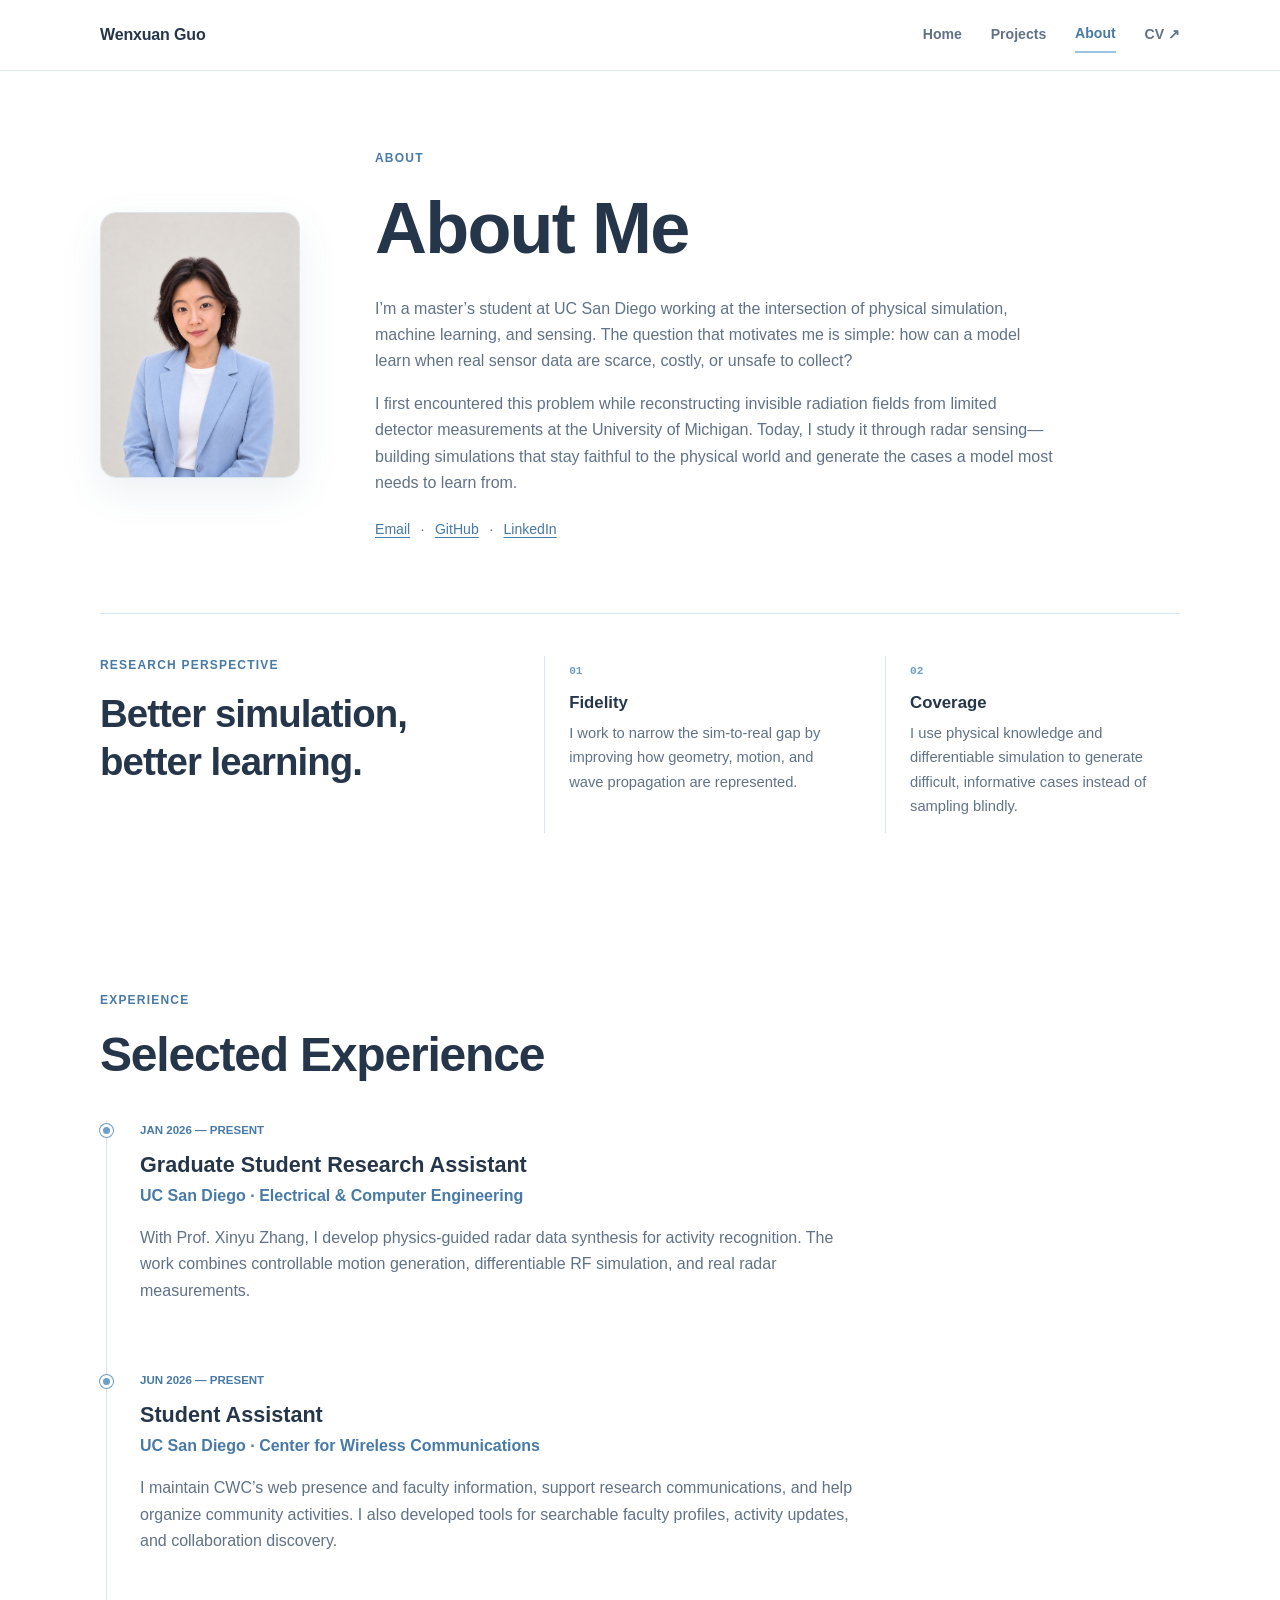
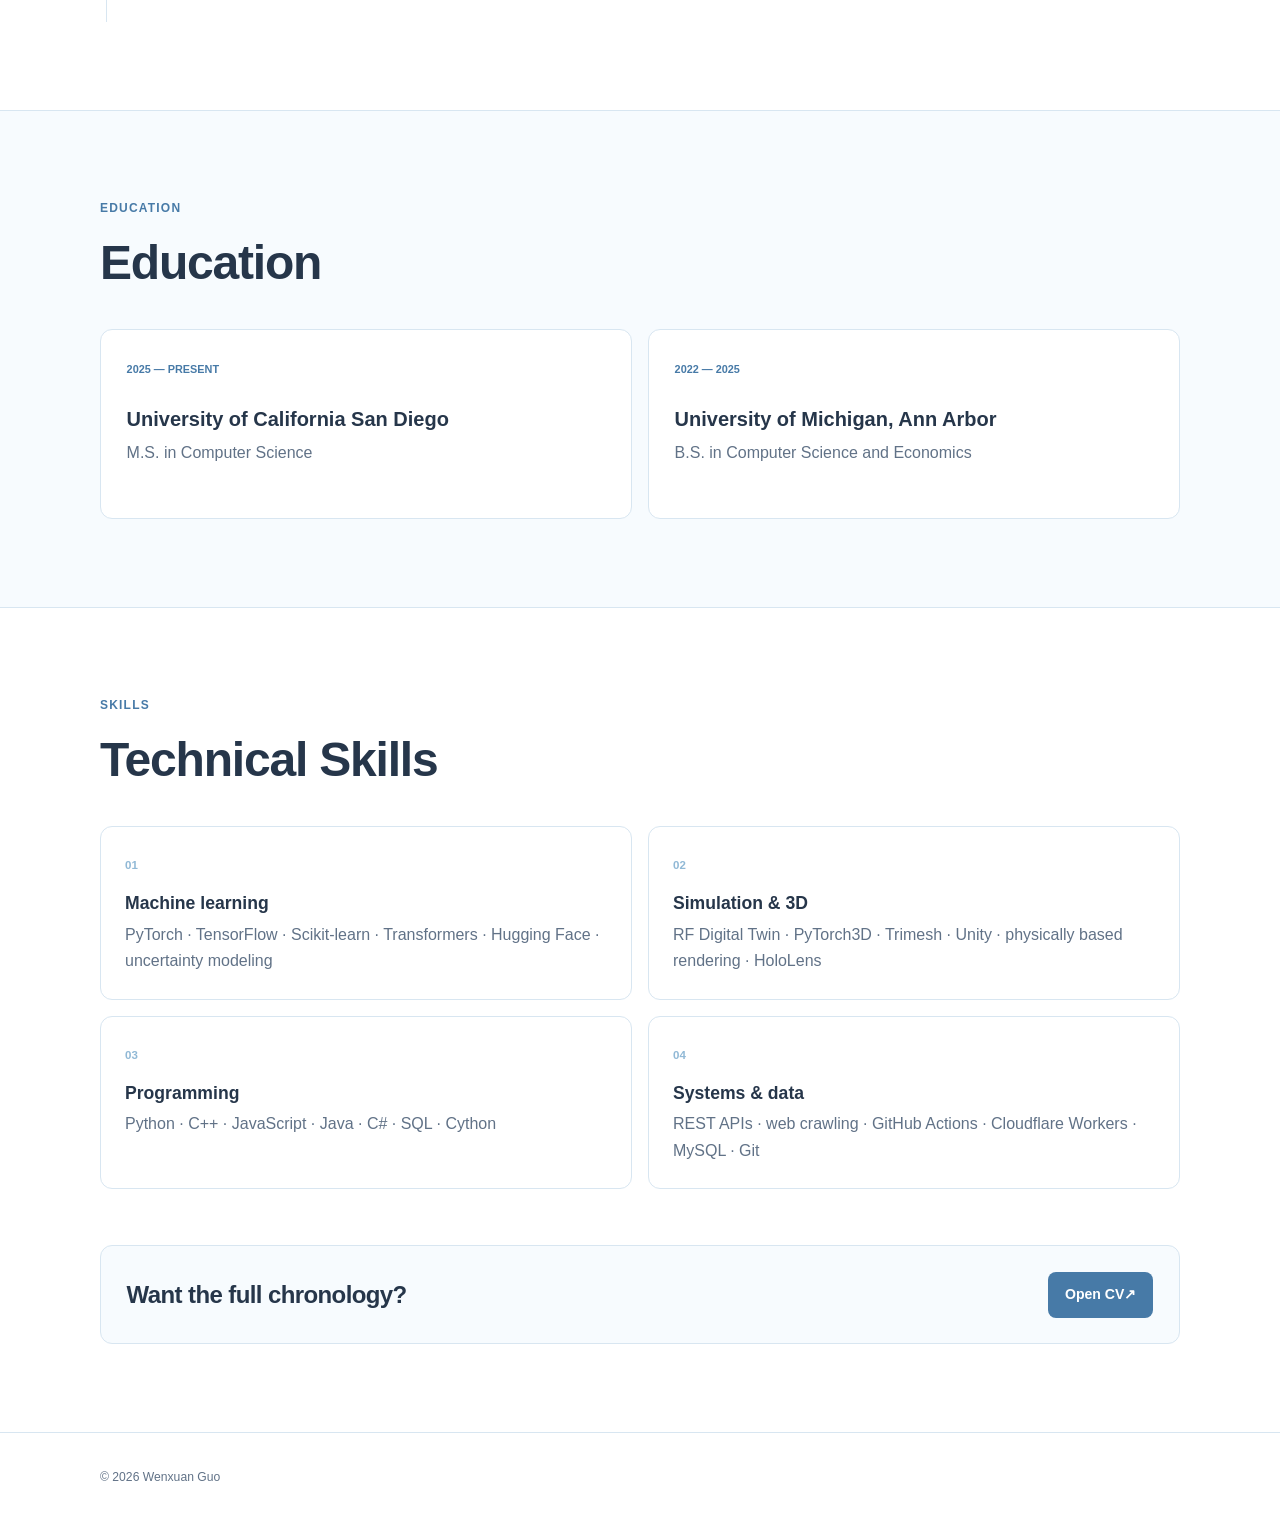
==== commit d1e86572: "Hide in-progress material project and refine portrait" ====
--- a/about.html
+++ b/about.html
@@ -3,27 +3,27 @@
 <head>
   <meta charset="utf-8"><meta name="viewport" content="width=device-width, initial-scale=1">
   <meta name="description" content="About Wenxuan Guo, a researcher working on physical simulation and machine learning for sensing.">
-  <title>About · Wenxuan Guo</title><link rel="stylesheet" href="style.css?v=20261022-5"><script src="script.js?v=20261022-5" defer></script>
+  <title>About · Wenxuan Guo</title><link rel="stylesheet" href="style.css?v=20261022-6"><script src="script.js?v=20261022-6" defer></script>
 </head>
 <body>
   <a class="skip-link" href="#main">Skip to content</a>
   <header class="site-header"><nav class="nav-shell" aria-label="Primary navigation"><a class="wordmark" href="index.html" aria-label="Wenxuan Guo home">Wenxuan Guo</a><button class="nav-toggle" type="button" aria-expanded="false" aria-controls="nav-links">Menu</button><div class="nav-links" id="nav-links"><a href="index.html">Home</a><a href="projects.html">Projects</a><a class="active" href="about.html">About</a><a href="assets/Wenxuan_Guo_CV.pdf" target="_blank" rel="noopener">CV <span aria-hidden="true">↗</span></a></div></nav></header>
   <main id="main">
     <section class="about-hero section-shell">
-      <div class="about-portrait reveal"><img src="assets/profile-professional-airy.jpg" alt="Wenxuan Guo"></div>
+      <div class="about-portrait reveal"><img src="assets/profile-professional-studio-warm.jpg" alt="Wenxuan Guo"></div>
       <div class="about-intro reveal"><p class="eyebrow">About</p><h1>About Me</h1><p>I’m a master’s student at UC San Diego working at the intersection of physical simulation, machine learning, and sensing. The question that motivates me is simple: how can a model learn when real sensor data are scarce, costly, or unsafe to collect?</p><p>I first encountered this problem while reconstructing invisible radiation fields from limited detector measurements at the University of Michigan. Today, I study it through radar sensing—building simulations that stay faithful to the physical world and generate the cases a model most needs to learn from.</p><div class="social-row"><a href="mailto:w9guo@ucsd.edu">Email</a><span>·</span><a href="https://github.com/wendyguo2002" target="_blank" rel="noopener">GitHub</a><span>·</span><a href="https://www.linkedin.com/in/wenxuan-guo-a4ba72265/" target="_blank" rel="noopener">LinkedIn</a></div></div>
     </section>
 
     <section class="research-perspective section-shell reveal" aria-labelledby="perspective-title">
       <div><p class="eyebrow">Research perspective</p><h2 id="perspective-title">Better simulation, better learning.</h2></div>
-      <article><span>01</span><h3>Fidelity</h3><p>I work to narrow the sim-to-real gap by improving how geometry, materials, motion, and wave propagation are represented.</p></article>
+      <article><span>01</span><h3>Fidelity</h3><p>I work to narrow the sim-to-real gap by improving how geometry, motion, and wave propagation are represented.</p></article>
       <article><span>02</span><h3>Coverage</h3><p>I use physical knowledge and differentiable simulation to generate difficult, informative cases instead of sampling blindly.</p></article>
     </section>
 
     <section class="section-shell section-block">
       <div class="section-heading reveal"><div><p class="eyebrow">Experience</p><h2>Selected Experience</h2></div></div>
       <div class="timeline">
-        <article class="timeline-item reveal"><div class="timeline-marker"></div><p class="experience-date">Jan 2026 — Present</p><h3>Graduate Student Research Assistant</h3><p class="timeline-org">UC San Diego · Electrical &amp; Computer Engineering</p><p>With Prof. Xinyu Zhang, I develop physics-guided radar data synthesis and methods for inferring RF material properties from graphics. The work combines differentiable RF simulation, material modeling, and real radar measurements.</p></article>
+        <article class="timeline-item reveal"><div class="timeline-marker"></div><p class="experience-date">Jan 2026 — Present</p><h3>Graduate Student Research Assistant</h3><p class="timeline-org">UC San Diego · Electrical &amp; Computer Engineering</p><p>With Prof. Xinyu Zhang, I develop physics-guided radar data synthesis for activity recognition. The work combines controllable motion generation, differentiable RF simulation, and real radar measurements.</p></article>
         <article class="timeline-item reveal"><div class="timeline-marker"></div><p class="experience-date">Jun 2026 — Present</p><h3>Student Assistant</h3><p class="timeline-org">UC San Diego · Center for Wireless Communications</p><p>I maintain CWC’s web presence and faculty information, support research communications, and help organize community activities. I also developed tools for searchable faculty profiles, activity updates, and collaboration discovery.</p></article>
       </div>
     </section>
--- a/style.css
+++ b/style.css
@@ -75,7 +75,11 @@
 .text-link { justify-self: end; color: var(--blue-dark); font-size: .86rem; font-weight: 650; text-underline-offset: 4px; }
 
 .featured-grid { display: grid; grid-template-columns: repeat(2, minmax(0,1fr)); gap: 1.25rem; }
+.featured-grid.single-project { grid-template-columns: 1fr; }
 .feature-card { position: relative; min-height: 335px; padding: 1.1rem; border: 1px solid var(--line); border-radius: var(--radius); background: white; color: var(--ink); text-decoration: none; transition: border-color .2s ease, box-shadow .2s ease; }
+.feature-card-single { min-height: 220px; display: grid; grid-template-columns: 220px minmax(0,1fr); align-items: center; gap: 1.6rem; }
+.feature-card-single .feature-visual { height: 150px; margin: 0; }
+.feature-card-copy > p:not(.card-kicker) { margin-bottom: .55rem; color: var(--muted); font-size: .9rem; }
 .feature-card:hover { border-color: #aacde6; box-shadow: var(--shadow); }
 .feature-card-dark, .feature-card-light { background: white; color: var(--ink); }
 .feature-card h3 { margin-bottom: .5rem; font-size: 1.18rem; font-weight: 650; }
@@ -232,6 +236,8 @@
   .section-block { padding-block: 65px; }
   .featured-grid, .other-projects-grid, .output-grid, .education-grid, .skills-grid { grid-template-columns: 1fr; }
   .feature-card { min-height: 0; }
+  .feature-card-single { grid-template-columns: 1fr; gap: .9rem; }
+  .feature-card-single .feature-visual { height: 90px; }
   .material-swatch { grid-template-columns: repeat(3,34px) 25px minmax(90px,1fr); padding: 1rem; gap: 6px; }
   .material-swatch > span, .rf-label { height: 60px; min-height: 60px; }
   .experience-row { grid-template-columns: 1fr; gap: .45rem; }
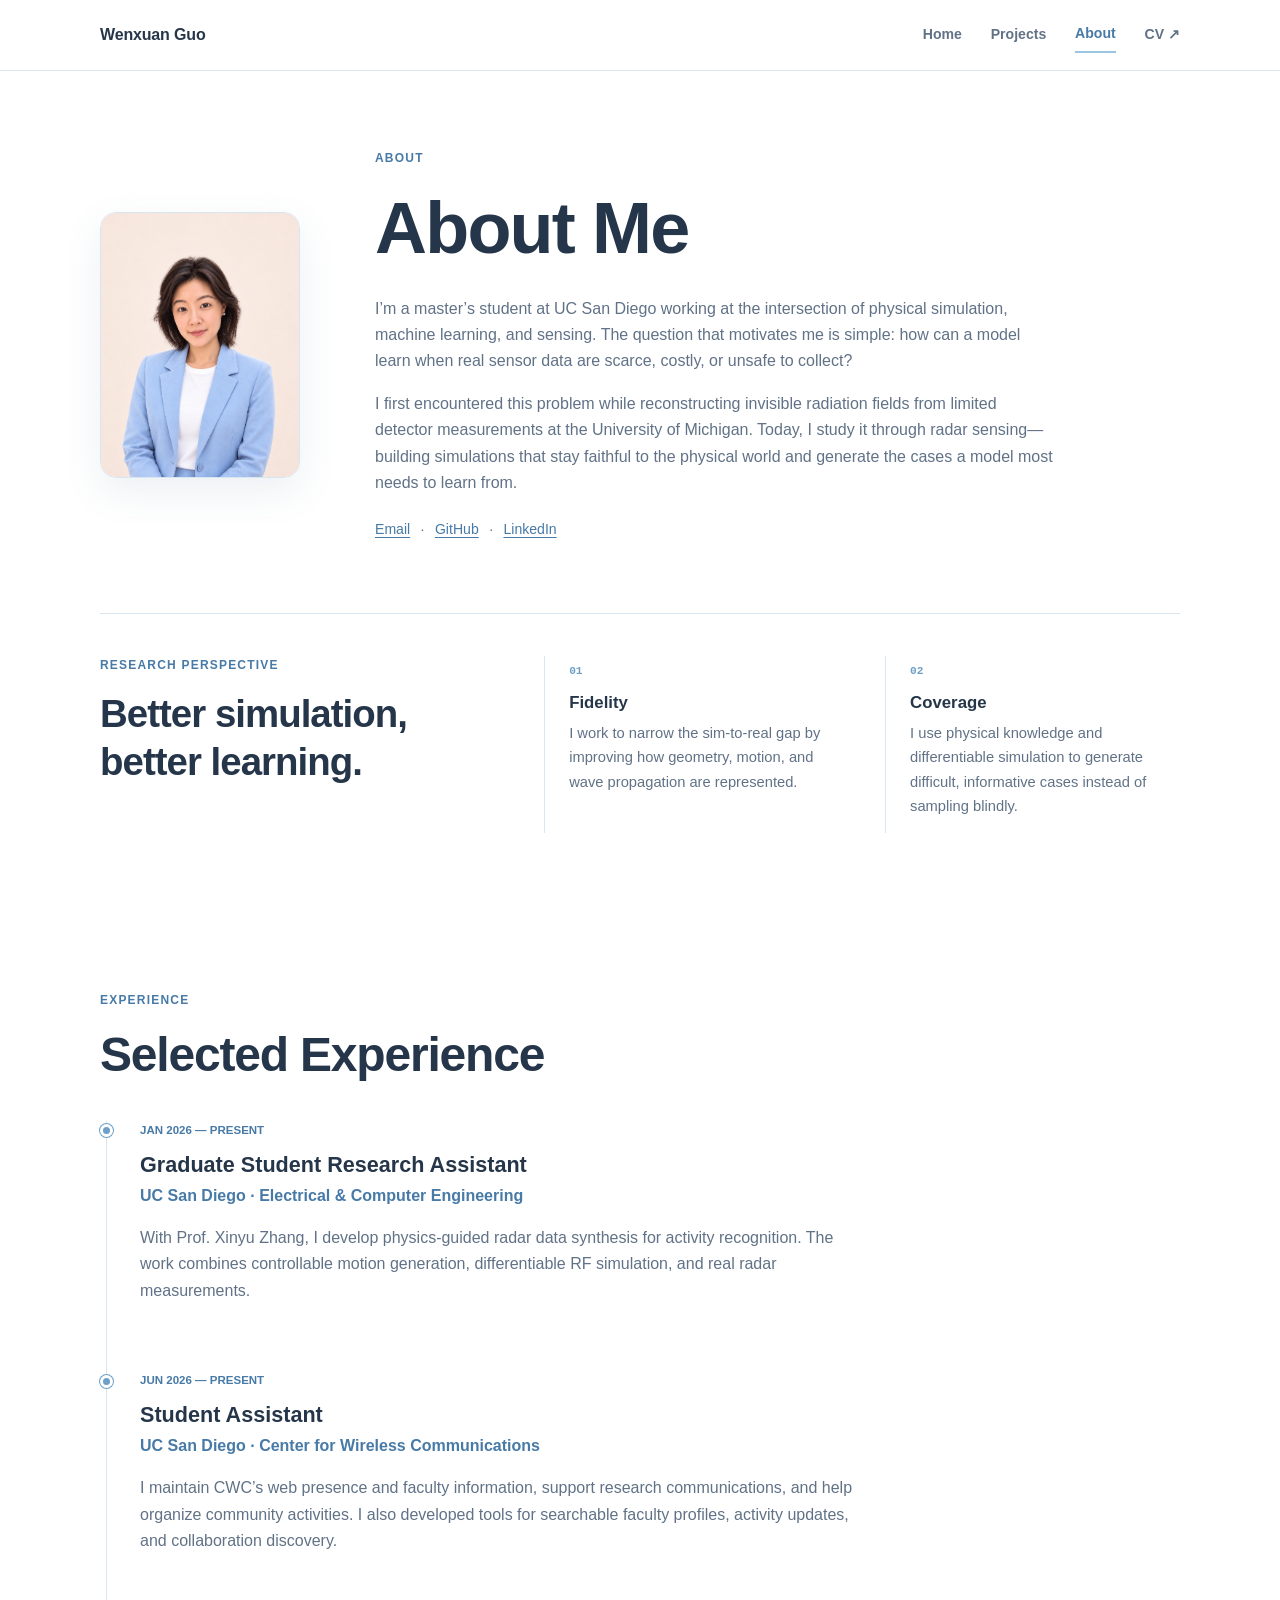
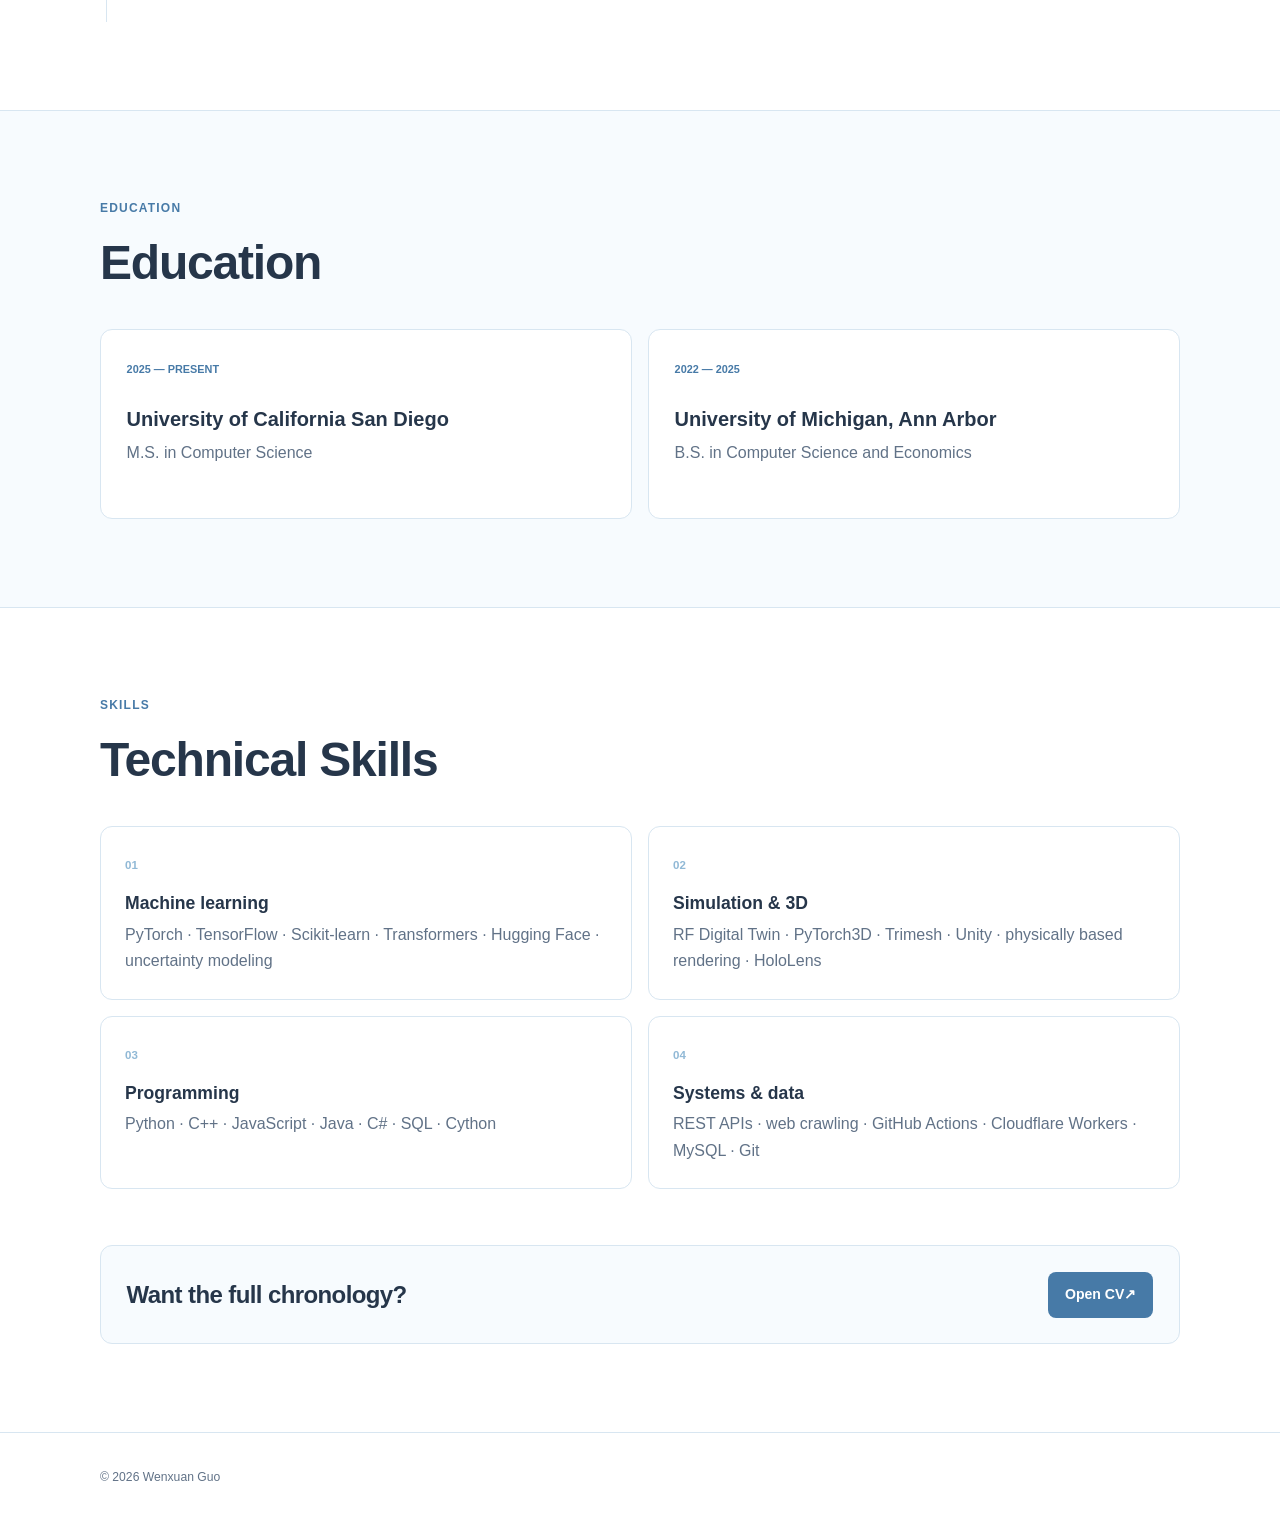
==== commit 50e0ef47: "Refine portrait with warm studio backdrop" ====
--- a/about.html
+++ b/about.html
@@ -10,7 +10,7 @@
   <header class="site-header"><nav class="nav-shell" aria-label="Primary navigation"><a class="wordmark" href="index.html" aria-label="Wenxuan Guo home">Wenxuan Guo</a><button class="nav-toggle" type="button" aria-expanded="false" aria-controls="nav-links">Menu</button><div class="nav-links" id="nav-links"><a href="index.html">Home</a><a href="projects.html">Projects</a><a class="active" href="about.html">About</a><a href="assets/Wenxuan_Guo_CV.pdf" target="_blank" rel="noopener">CV <span aria-hidden="true">↗</span></a></div></nav></header>
   <main id="main">
     <section class="about-hero section-shell">
-      <div class="about-portrait reveal"><img src="assets/profile-professional-studio-warm.jpg" alt="Wenxuan Guo"></div>
+      <div class="about-portrait reveal"><img src="assets/profile-professional-apricot.jpg" alt="Wenxuan Guo"></div>
       <div class="about-intro reveal"><p class="eyebrow">About</p><h1>About Me</h1><p>I’m a master’s student at UC San Diego working at the intersection of physical simulation, machine learning, and sensing. The question that motivates me is simple: how can a model learn when real sensor data are scarce, costly, or unsafe to collect?</p><p>I first encountered this problem while reconstructing invisible radiation fields from limited detector measurements at the University of Michigan. Today, I study it through radar sensing—building simulations that stay faithful to the physical world and generate the cases a model most needs to learn from.</p><div class="social-row"><a href="mailto:w9guo@ucsd.edu">Email</a><span>·</span><a href="https://github.com/wendyguo2002" target="_blank" rel="noopener">GitHub</a><span>·</span><a href="https://www.linkedin.com/in/wenxuan-guo-a4ba72265/" target="_blank" rel="noopener">LinkedIn</a></div></div>
     </section>
 
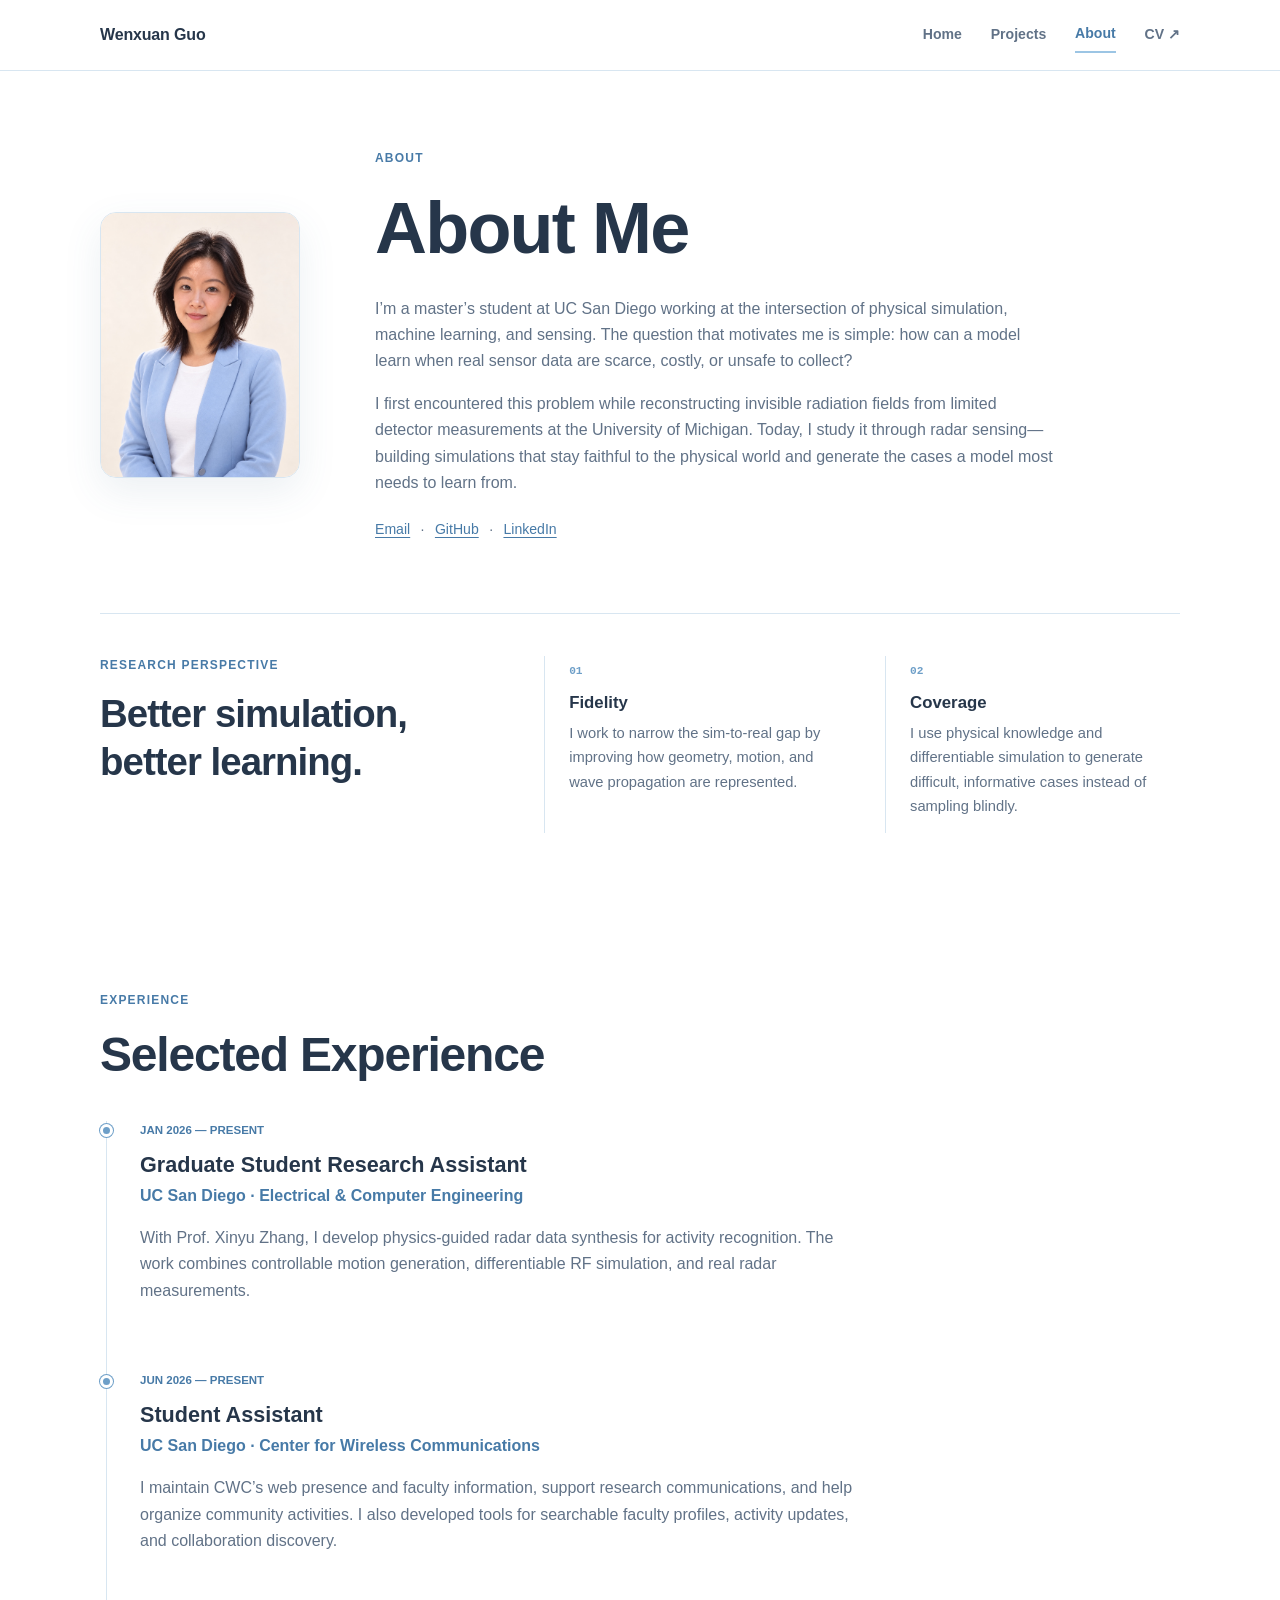
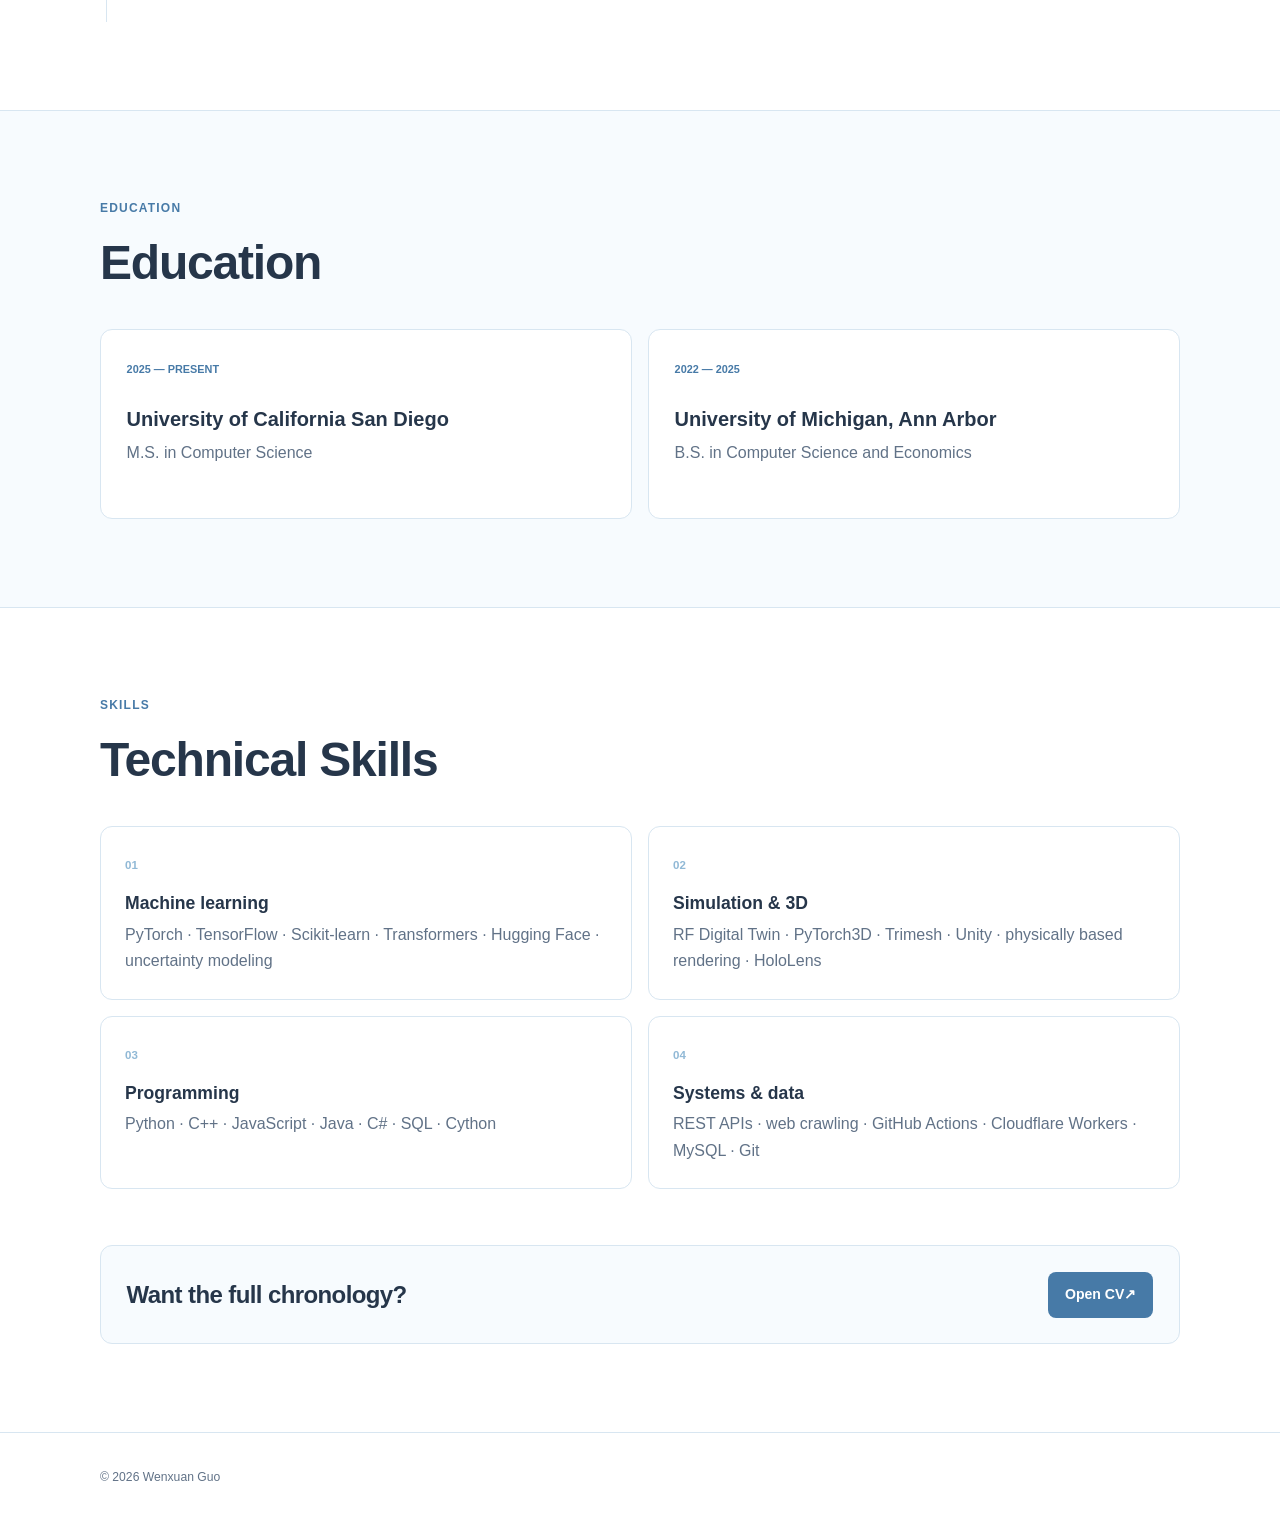
==== commit c0abf4f9: "Restore relaxed portrait pose" ====
--- a/about.html
+++ b/about.html
@@ -10,7 +10,7 @@
   <header class="site-header"><nav class="nav-shell" aria-label="Primary navigation"><a class="wordmark" href="index.html" aria-label="Wenxuan Guo home">Wenxuan Guo</a><button class="nav-toggle" type="button" aria-expanded="false" aria-controls="nav-links">Menu</button><div class="nav-links" id="nav-links"><a href="index.html">Home</a><a href="projects.html">Projects</a><a class="active" href="about.html">About</a><a href="assets/Wenxuan_Guo_CV.pdf" target="_blank" rel="noopener">CV <span aria-hidden="true">↗</span></a></div></nav></header>
   <main id="main">
     <section class="about-hero section-shell">
-      <div class="about-portrait reveal"><img src="assets/profile-professional-apricot.jpg" alt="Wenxuan Guo"></div>
+      <div class="about-portrait reveal"><img src="assets/profile-professional-tilted.jpg" alt="Wenxuan Guo"></div>
       <div class="about-intro reveal"><p class="eyebrow">About</p><h1>About Me</h1><p>I’m a master’s student at UC San Diego working at the intersection of physical simulation, machine learning, and sensing. The question that motivates me is simple: how can a model learn when real sensor data are scarce, costly, or unsafe to collect?</p><p>I first encountered this problem while reconstructing invisible radiation fields from limited detector measurements at the University of Michigan. Today, I study it through radar sensing—building simulations that stay faithful to the physical world and generate the cases a model most needs to learn from.</p><div class="social-row"><a href="mailto:w9guo@ucsd.edu">Email</a><span>·</span><a href="https://github.com/wendyguo2002" target="_blank" rel="noopener">GitHub</a><span>·</span><a href="https://www.linkedin.com/in/wenxuan-guo-a4ba72265/" target="_blank" rel="noopener">LinkedIn</a></div></div>
     </section>
 
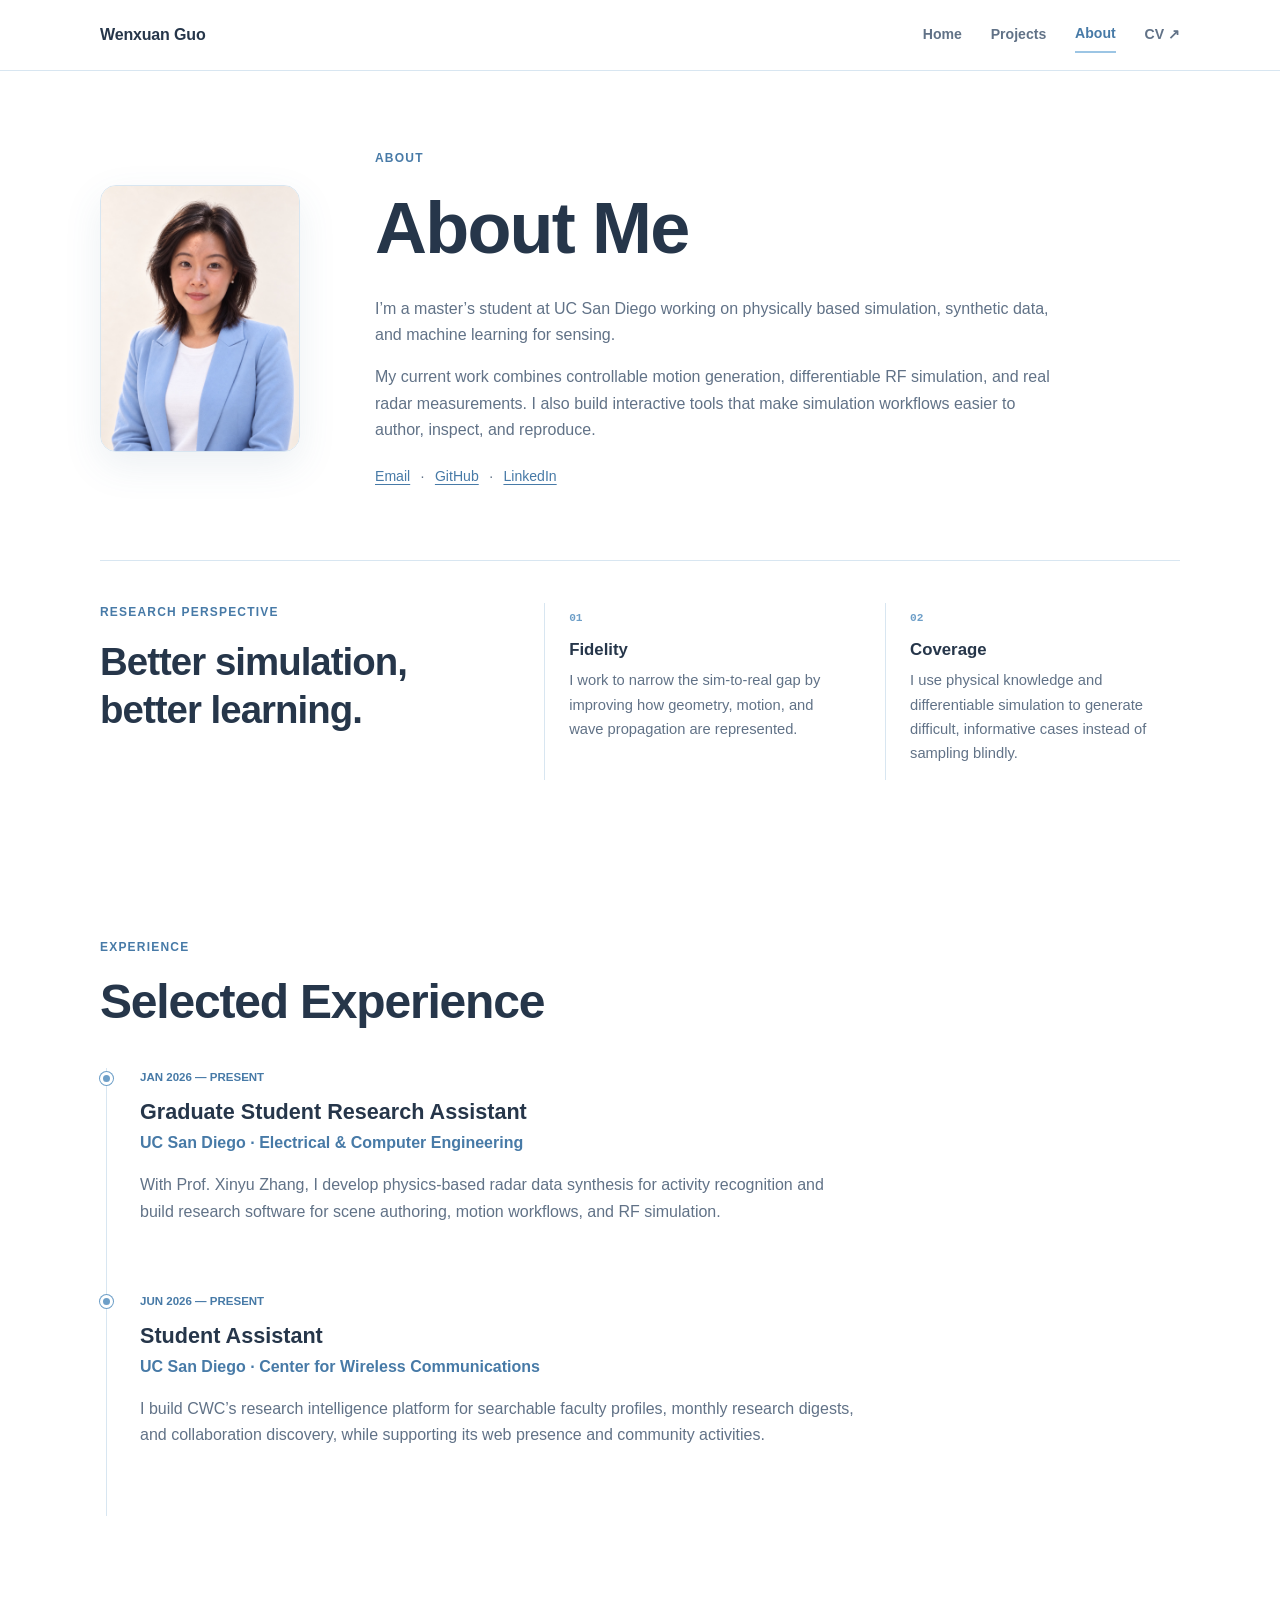
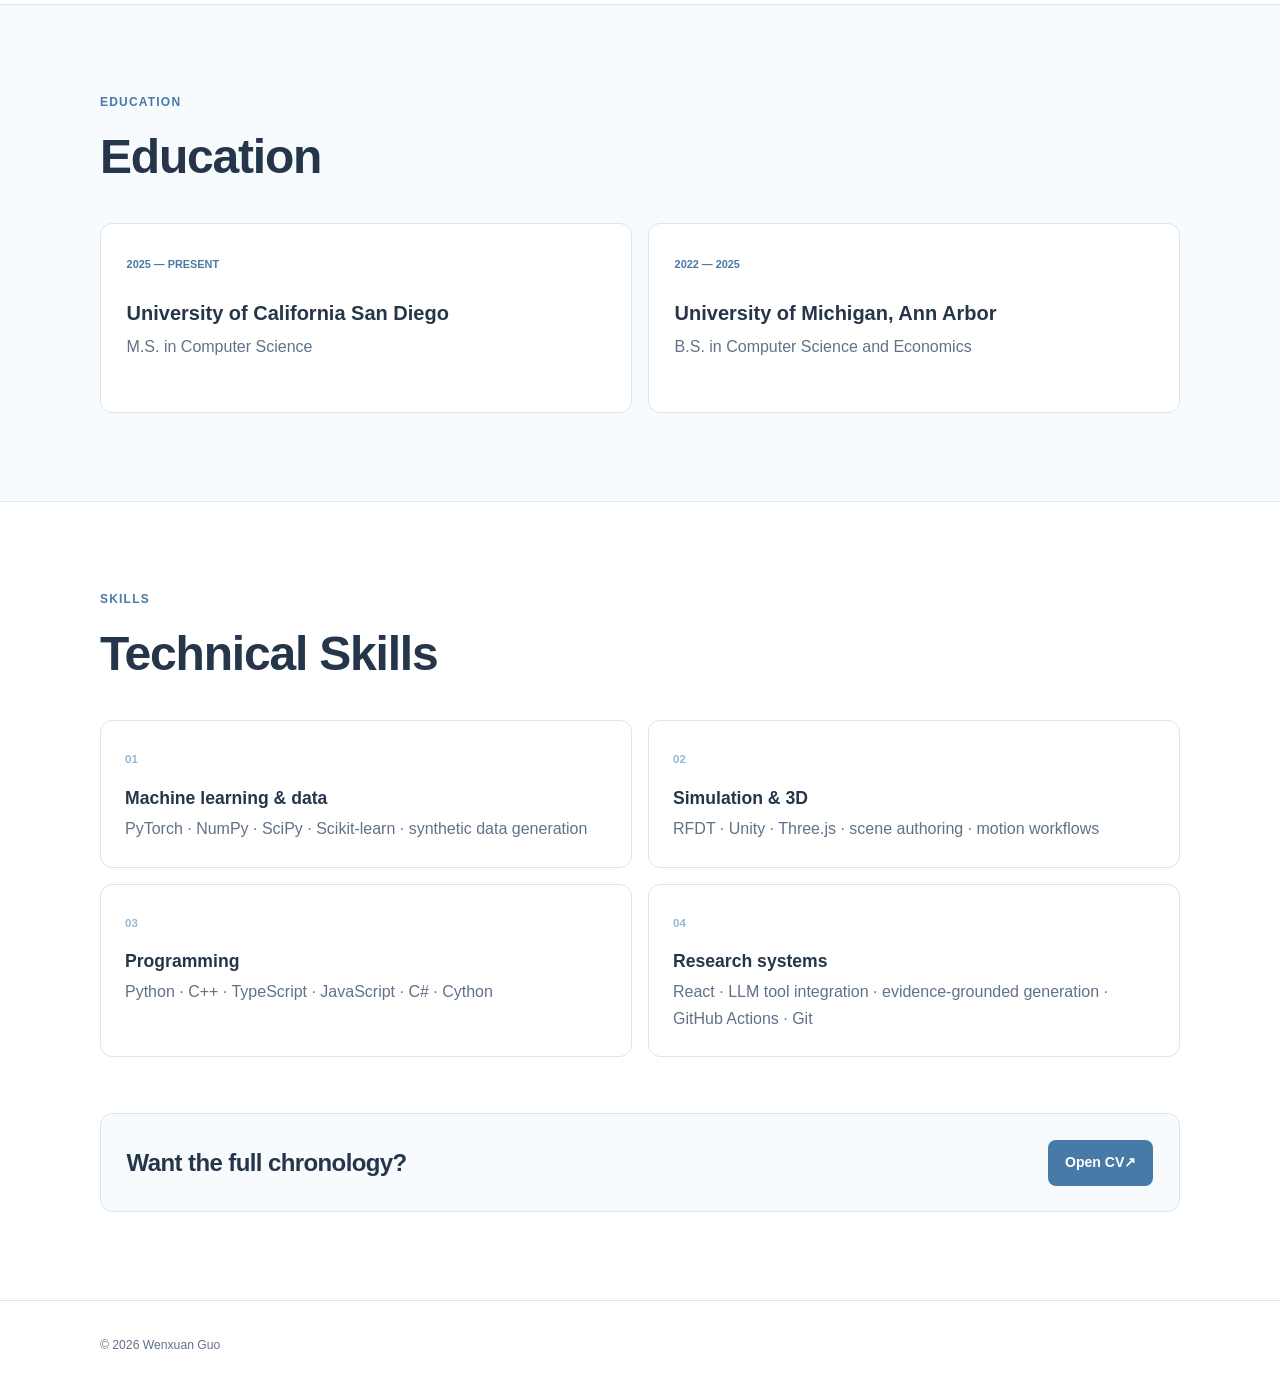
==== commit 3d30f832: "Restructure portfolio around selected projects" ====
--- a/about.html
+++ b/about.html
@@ -3,15 +3,15 @@
 <head>
   <meta charset="utf-8"><meta name="viewport" content="width=device-width, initial-scale=1">
   <meta name="description" content="About Wenxuan Guo, a researcher working on physical simulation and machine learning for sensing.">
-  <title>About · Wenxuan Guo</title><link rel="stylesheet" href="style.css?v=20261022-6"><script src="script.js?v=20261022-6" defer></script>
+  <title>About · Wenxuan Guo</title><link rel="stylesheet" href="style.css?v=20261023-1"><script src="script.js?v=20261023-1" defer></script>
 </head>
 <body>
   <a class="skip-link" href="#main">Skip to content</a>
   <header class="site-header"><nav class="nav-shell" aria-label="Primary navigation"><a class="wordmark" href="index.html" aria-label="Wenxuan Guo home">Wenxuan Guo</a><button class="nav-toggle" type="button" aria-expanded="false" aria-controls="nav-links">Menu</button><div class="nav-links" id="nav-links"><a href="index.html">Home</a><a href="projects.html">Projects</a><a class="active" href="about.html">About</a><a href="assets/Wenxuan_Guo_CV.pdf" target="_blank" rel="noopener">CV <span aria-hidden="true">↗</span></a></div></nav></header>
   <main id="main">
     <section class="about-hero section-shell">
-      <div class="about-portrait reveal"><img src="assets/profile-professional-tilted.jpg" alt="Wenxuan Guo"></div>
-      <div class="about-intro reveal"><p class="eyebrow">About</p><h1>About Me</h1><p>I’m a master’s student at UC San Diego working at the intersection of physical simulation, machine learning, and sensing. The question that motivates me is simple: how can a model learn when real sensor data are scarce, costly, or unsafe to collect?</p><p>I first encountered this problem while reconstructing invisible radiation fields from limited detector measurements at the University of Michigan. Today, I study it through radar sensing—building simulations that stay faithful to the physical world and generate the cases a model most needs to learn from.</p><div class="social-row"><a href="mailto:w9guo@ucsd.edu">Email</a><span>·</span><a href="https://github.com/wendyguo2002" target="_blank" rel="noopener">GitHub</a><span>·</span><a href="https://www.linkedin.com/in/wenxuan-guo-a4ba72265/" target="_blank" rel="noopener">LinkedIn</a></div></div>
+      <div class="about-portrait reveal"><img src="assets/profile-professional-natural.jpg" alt="Wenxuan Guo"></div>
+      <div class="about-intro reveal"><p class="eyebrow">About</p><h1>About Me</h1><p>I’m a master’s student at UC San Diego working on physically based simulation, synthetic data, and machine learning for sensing.</p><p>My current work combines controllable motion generation, differentiable RF simulation, and real radar measurements. I also build interactive tools that make simulation workflows easier to author, inspect, and reproduce.</p><div class="social-row"><a href="mailto:w9guo@ucsd.edu">Email</a><span>·</span><a href="https://github.com/wendyguo2002" target="_blank" rel="noopener">GitHub</a><span>·</span><a href="https://www.linkedin.com/in/wenxuan-guo-a4ba72265/" target="_blank" rel="noopener">LinkedIn</a></div></div>
     </section>
 
     <section class="research-perspective section-shell reveal" aria-labelledby="perspective-title">
@@ -23,8 +23,8 @@
     <section class="section-shell section-block">
       <div class="section-heading reveal"><div><p class="eyebrow">Experience</p><h2>Selected Experience</h2></div></div>
       <div class="timeline">
-        <article class="timeline-item reveal"><div class="timeline-marker"></div><p class="experience-date">Jan 2026 — Present</p><h3>Graduate Student Research Assistant</h3><p class="timeline-org">UC San Diego · Electrical &amp; Computer Engineering</p><p>With Prof. Xinyu Zhang, I develop physics-guided radar data synthesis for activity recognition. The work combines controllable motion generation, differentiable RF simulation, and real radar measurements.</p></article>
-        <article class="timeline-item reveal"><div class="timeline-marker"></div><p class="experience-date">Jun 2026 — Present</p><h3>Student Assistant</h3><p class="timeline-org">UC San Diego · Center for Wireless Communications</p><p>I maintain CWC’s web presence and faculty information, support research communications, and help organize community activities. I also developed tools for searchable faculty profiles, activity updates, and collaboration discovery.</p></article>
+        <article class="timeline-item reveal"><div class="timeline-marker"></div><p class="experience-date">Jan 2026 — Present</p><h3>Graduate Student Research Assistant</h3><p class="timeline-org">UC San Diego · Electrical &amp; Computer Engineering</p><p>With Prof. Xinyu Zhang, I develop physics-based radar data synthesis for activity recognition and build research software for scene authoring, motion workflows, and RF simulation.</p></article>
+        <article class="timeline-item reveal"><div class="timeline-marker"></div><p class="experience-date">Jun 2026 — Present</p><h3>Student Assistant</h3><p class="timeline-org">UC San Diego · Center for Wireless Communications</p><p>I build CWC’s research intelligence platform for searchable faculty profiles, monthly research digests, and collaboration discovery, while supporting its web presence and community activities.</p></article>
       </div>
     </section>
 
@@ -32,7 +32,7 @@
 
     <section class="section-shell section-block">
       <div class="section-heading reveal"><div><p class="eyebrow">Skills</p><h2>Technical Skills</h2></div></div>
-      <div class="skills-grid"><article class="skill-card reveal"><span>01</span><h3>Machine learning</h3><p>PyTorch · TensorFlow · Scikit-learn · Transformers · Hugging Face · uncertainty modeling</p></article><article class="skill-card reveal"><span>02</span><h3>Simulation &amp; 3D</h3><p>RF Digital Twin · PyTorch3D · Trimesh · Unity · physically based rendering · HoloLens</p></article><article class="skill-card reveal"><span>03</span><h3>Programming</h3><p>Python · C++ · JavaScript · Java · C# · SQL · Cython</p></article><article class="skill-card reveal"><span>04</span><h3>Systems &amp; data</h3><p>REST APIs · web crawling · GitHub Actions · Cloudflare Workers · MySQL · Git</p></article></div>
+      <div class="skills-grid"><article class="skill-card reveal"><span>01</span><h3>Machine learning &amp; data</h3><p>PyTorch · NumPy · SciPy · Scikit-learn · synthetic data generation</p></article><article class="skill-card reveal"><span>02</span><h3>Simulation &amp; 3D</h3><p>RFDT · Unity · Three.js · scene authoring · motion workflows</p></article><article class="skill-card reveal"><span>03</span><h3>Programming</h3><p>Python · C++ · TypeScript · JavaScript · C# · Cython</p></article><article class="skill-card reveal"><span>04</span><h3>Research systems</h3><p>React · LLM tool integration · evidence-grounded generation · GitHub Actions · Git</p></article></div>
       <div class="about-cta reveal"><h2>Want the full chronology?</h2><a class="button button-primary" href="assets/Wenxuan_Guo_CV.pdf" target="_blank" rel="noopener">Open CV <span aria-hidden="true">↗</span></a></div>
     </section>
   </main>
--- a/style.css
+++ b/style.css
@@ -257,3 +257,38 @@
 }
 
 @media (prefers-reduced-motion: reduce) { html { scroll-behavior: auto; } }
+
+/* Compact project-led layout */
+.simple-heading { grid-template-columns: 1fr auto; align-items: end; }
+.project-card-grid { display: grid; grid-template-columns: repeat(3, minmax(0,1fr)); gap: 1rem; }
+.project-card { overflow: hidden; display: flex; min-width: 0; flex-direction: column; border: 1px solid var(--line); border-radius: 14px; background: white; color: var(--ink); text-decoration: none; transition: border-color .2s ease, box-shadow .2s ease, transform .2s ease; }
+.project-card:hover { border-color: #aacde6; box-shadow: var(--shadow); transform: translateY(-2px); }
+.project-card > img { width: 100%; height: 150px; padding: .45rem; border-bottom: 1px solid var(--line); background: #fbfdff; object-fit: contain; }
+.project-card-body { padding: 1rem 1.05rem 1.1rem; }
+.project-card h3 { margin: 0 0 .45rem; font-size: 1.06rem; }
+.project-card-body > p:not(.card-kicker) { min-height: 4.4em; margin: 0; color: var(--muted); font-size: .8rem; line-height: 1.48; }
+.compact-publications .publication-row { padding-block: .9rem; }
+.contact-simple { justify-content: flex-start; padding-block: 1.45rem; }
+.contact-simple h2 { margin: 0; font-size: 1.3rem; }
+.contact-simple h2 a { color: var(--blue-dark); text-underline-offset: 4px; }
+.page-hero-compact { padding-block: 62px 32px; border-bottom: 1px solid var(--line); }
+.page-hero-compact h1 { font-size: clamp(2.4rem,5vw,3.7rem); }
+.projects-detail-grid { display: grid; grid-template-columns: repeat(3,minmax(0,1fr)); gap: 1rem; align-items: start; }
+.project-summary { scroll-margin-top: 90px; overflow: hidden; border: 1px solid var(--line); border-radius: 14px; background: white; }
+.project-summary > img { width: 100%; height: 170px; padding: .5rem; border-bottom: 1px solid var(--line); background: #fbfdff; object-fit: contain; }
+.project-summary-body { padding: 1.15rem; }
+.project-summary h2 { margin: 0 0 .65rem; font-size: 1.25rem; line-height: 1.3; }
+.project-summary-body > p:not(.card-kicker), .project-summary li { color: var(--muted); font-size: .78rem; line-height: 1.5; }
+.project-summary ul { margin: .85rem 0 0; padding-left: 1.05rem; }
+.project-summary li { margin-bottom: .45rem; }
+
+@media (max-width: 880px) {
+  .project-card-grid, .projects-detail-grid { grid-template-columns: repeat(2,minmax(0,1fr)); }
+  .projects-detail-grid .project-summary:last-child { grid-column: 1 / -1; }
+}
+@media (max-width: 680px) {
+  .simple-heading { grid-template-columns: 1fr; }
+  .project-card-grid, .projects-detail-grid { grid-template-columns: 1fr; }
+  .projects-detail-grid .project-summary:last-child { grid-column: auto; }
+  .project-card > img, .project-summary > img { height: auto; max-height: 230px; }
+}
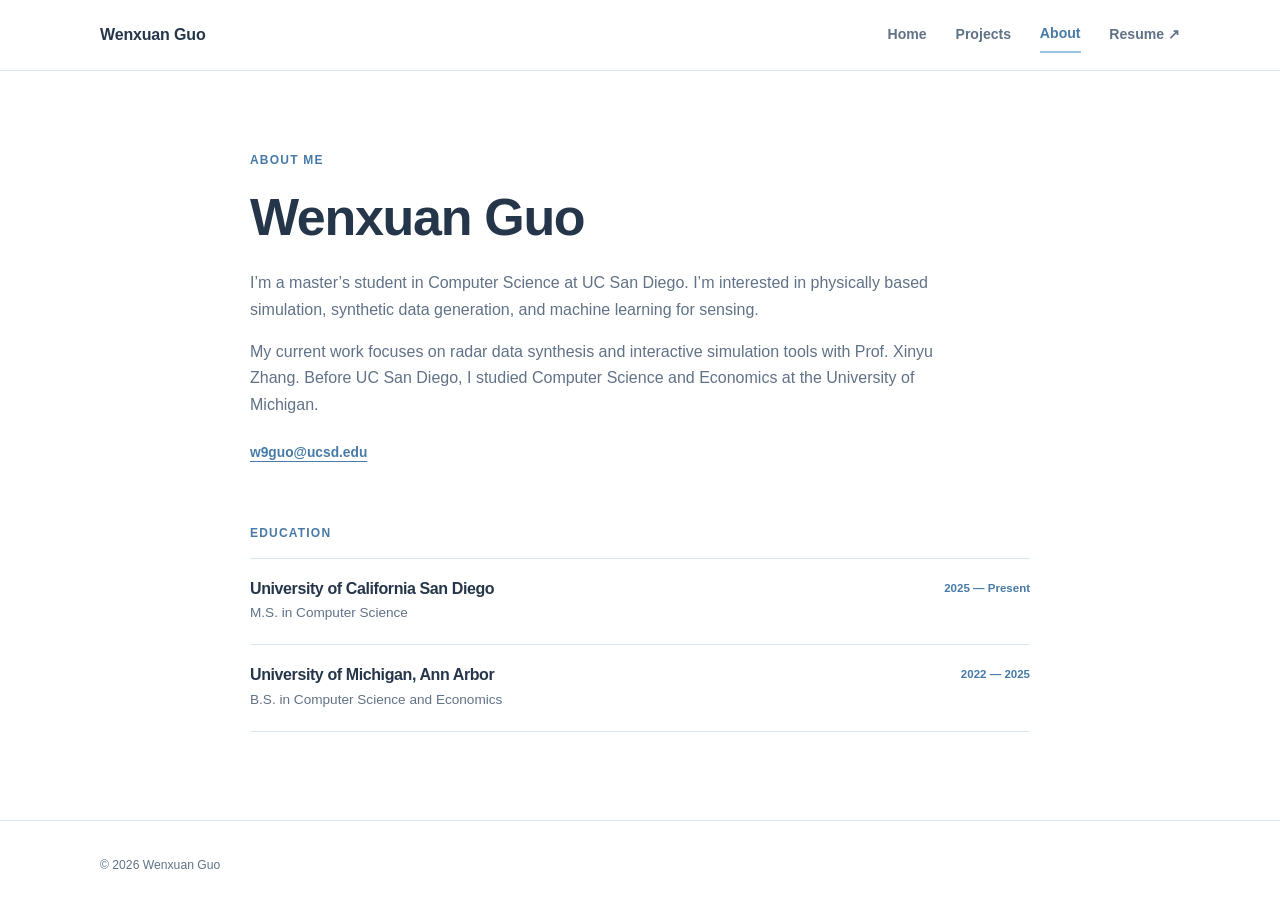
==== commit 6cab685e: "Simplify portfolio content and project presentation" ====
--- a/about.html
+++ b/about.html
@@ -2,38 +2,27 @@
 <html lang="en">
 <head>
   <meta charset="utf-8"><meta name="viewport" content="width=device-width, initial-scale=1">
-  <meta name="description" content="About Wenxuan Guo, a researcher working on physical simulation and machine learning for sensing.">
-  <title>About · Wenxuan Guo</title><link rel="stylesheet" href="style.css?v=20261023-1"><script src="script.js?v=20261023-1" defer></script>
+  <meta name="description" content="About Wenxuan Guo, a master’s student in Computer Science at UC San Diego.">
+  <title>About · Wenxuan Guo</title><link rel="stylesheet" href="style.css?v=20261023-2"><script src="script.js?v=20261023-2" defer></script>
 </head>
 <body>
   <a class="skip-link" href="#main">Skip to content</a>
-  <header class="site-header"><nav class="nav-shell" aria-label="Primary navigation"><a class="wordmark" href="index.html" aria-label="Wenxuan Guo home">Wenxuan Guo</a><button class="nav-toggle" type="button" aria-expanded="false" aria-controls="nav-links">Menu</button><div class="nav-links" id="nav-links"><a href="index.html">Home</a><a href="projects.html">Projects</a><a class="active" href="about.html">About</a><a href="assets/Wenxuan_Guo_CV.pdf" target="_blank" rel="noopener">CV <span aria-hidden="true">↗</span></a></div></nav></header>
+  <header class="site-header"><nav class="nav-shell" aria-label="Primary navigation"><a class="wordmark" href="index.html" aria-label="Wenxuan Guo home">Wenxuan Guo</a><button class="nav-toggle" type="button" aria-expanded="false" aria-controls="nav-links">Menu</button><div class="nav-links" id="nav-links"><a href="index.html">Home</a><a href="projects.html">Projects</a><a class="active" href="about.html">About</a><a href="assets/Wenxuan_Guo_Resume.pdf" target="_blank" rel="noopener">Resume <span aria-hidden="true">↗</span></a></div></nav></header>
   <main id="main">
-    <section class="about-hero section-shell">
-      <div class="about-portrait reveal"><img src="assets/profile-professional-natural.jpg" alt="Wenxuan Guo"></div>
-      <div class="about-intro reveal"><p class="eyebrow">About</p><h1>About Me</h1><p>I’m a master’s student at UC San Diego working on physically based simulation, synthetic data, and machine learning for sensing.</p><p>My current work combines controllable motion generation, differentiable RF simulation, and real radar measurements. I also build interactive tools that make simulation workflows easier to author, inspect, and reproduce.</p><div class="social-row"><a href="mailto:w9guo@ucsd.edu">Email</a><span>·</span><a href="https://github.com/wendyguo2002" target="_blank" rel="noopener">GitHub</a><span>·</span><a href="https://www.linkedin.com/in/wenxuan-guo-a4ba72265/" target="_blank" rel="noopener">LinkedIn</a></div></div>
+    <section class="simple-about section-shell reveal">
+      <p class="eyebrow">About Me</p>
+      <h1>Wenxuan Guo</h1>
+      <p>I’m a master’s student in Computer Science at UC San Diego. I’m interested in physically based simulation, synthetic data generation, and machine learning for sensing.</p>
+      <p>My current work focuses on radar data synthesis and interactive simulation tools with Prof. Xinyu Zhang. Before UC San Diego, I studied Computer Science and Economics at the University of Michigan.</p>
+      <a class="text-link about-email" href="mailto:w9guo@ucsd.edu">w9guo@ucsd.edu</a>
     </section>
 
-    <section class="research-perspective section-shell reveal" aria-labelledby="perspective-title">
-      <div><p class="eyebrow">Research perspective</p><h2 id="perspective-title">Better simulation, better learning.</h2></div>
-      <article><span>01</span><h3>Fidelity</h3><p>I work to narrow the sim-to-real gap by improving how geometry, motion, and wave propagation are represented.</p></article>
-      <article><span>02</span><h3>Coverage</h3><p>I use physical knowledge and differentiable simulation to generate difficult, informative cases instead of sampling blindly.</p></article>
-    </section>
-
-    <section class="section-shell section-block">
-      <div class="section-heading reveal"><div><p class="eyebrow">Experience</p><h2>Selected Experience</h2></div></div>
-      <div class="timeline">
-        <article class="timeline-item reveal"><div class="timeline-marker"></div><p class="experience-date">Jan 2026 — Present</p><h3>Graduate Student Research Assistant</h3><p class="timeline-org">UC San Diego · Electrical &amp; Computer Engineering</p><p>With Prof. Xinyu Zhang, I develop physics-based radar data synthesis for activity recognition and build research software for scene authoring, motion workflows, and RF simulation.</p></article>
-        <article class="timeline-item reveal"><div class="timeline-marker"></div><p class="experience-date">Jun 2026 — Present</p><h3>Student Assistant</h3><p class="timeline-org">UC San Diego · Center for Wireless Communications</p><p>I build CWC’s research intelligence platform for searchable faculty profiles, monthly research digests, and collaboration discovery, while supporting its web presence and community activities.</p></article>
+    <section class="section-shell compact-education-section reveal">
+      <p class="eyebrow">Education</p>
+      <div class="compact-education">
+        <article><div><h2>University of California San Diego</h2><p>M.S. in Computer Science</p></div><span>2025 — Present</span></article>
+        <article><div><h2>University of Michigan, Ann Arbor</h2><p>B.S. in Computer Science and Economics</p></div><span>2022 — 2025</span></article>
       </div>
-    </section>
-
-    <section class="education-section"><div class="section-shell section-block"><div class="section-heading reveal"><div><p class="eyebrow">Education</p><h2>Education</h2></div></div><div class="education-grid"><article class="education-card reveal"><span>2025 — Present</span><h3>University of California San Diego</h3><p>M.S. in Computer Science</p></article><article class="education-card reveal"><span>2022 — 2025</span><h3>University of Michigan, Ann Arbor</h3><p>B.S. in Computer Science and Economics</p></article></div></div></section>
-
-    <section class="section-shell section-block">
-      <div class="section-heading reveal"><div><p class="eyebrow">Skills</p><h2>Technical Skills</h2></div></div>
-      <div class="skills-grid"><article class="skill-card reveal"><span>01</span><h3>Machine learning &amp; data</h3><p>PyTorch · NumPy · SciPy · Scikit-learn · synthetic data generation</p></article><article class="skill-card reveal"><span>02</span><h3>Simulation &amp; 3D</h3><p>RFDT · Unity · Three.js · scene authoring · motion workflows</p></article><article class="skill-card reveal"><span>03</span><h3>Programming</h3><p>Python · C++ · TypeScript · JavaScript · C# · Cython</p></article><article class="skill-card reveal"><span>04</span><h3>Research systems</h3><p>React · LLM tool integration · evidence-grounded generation · GitHub Actions · Git</p></article></div>
-      <div class="about-cta reveal"><h2>Want the full chronology?</h2><a class="button button-primary" href="assets/Wenxuan_Guo_CV.pdf" target="_blank" rel="noopener">Open CV <span aria-hidden="true">↗</span></a></div>
     </section>
   </main>
   <footer class="site-footer"><div class="section-shell footer-row"><p>© <span data-year></span> Wenxuan Guo</p></div></footer>
--- a/style.css
+++ b/style.css
@@ -292,3 +292,32 @@
   .projects-detail-grid .project-summary:last-child { grid-column: auto; }
   .project-card > img, .project-summary > img { height: auto; max-height: 230px; }
 }
+
+/* Quieter scale and simplified profile */
+.hero h1 { font-size: clamp(2.8rem, 5vw, 3.75rem); }
+.hero-lede { max-width: 680px; }
+.section-block { padding-block: 72px; }
+.compact-section { padding-block: 48px; }
+.section-heading h2, .compact-section .section-heading h2 { font-size: clamp(1.65rem, 2.5vw, 2.15rem); }
+.page-hero h1, .page-hero-compact h1 { font-size: clamp(2.25rem, 4.5vw, 3.15rem); }
+.project-card-body { padding-top: .9rem; }
+.project-card-body > p:not(.card-kicker) { min-height: 0; }
+.project-summary-body { padding-top: 1rem; }
+.project-summary h2 { margin-top: 0; }
+.simple-about { max-width: 780px; padding-block: 80px 58px; }
+.simple-about h1 { margin: .35rem 0 1.25rem; font-size: clamp(2.3rem, 4.5vw, 3.25rem); }
+.simple-about > p:not(.eyebrow) { max-width: 710px; color: var(--muted); font-size: 1rem; }
+.about-email { display: inline-block; margin-top: .5rem; }
+.compact-education-section { max-width: 780px; padding-bottom: 88px; }
+.compact-education { border-top: 1px solid var(--line); }
+.compact-education article { padding: 1.25rem 0; display: flex; justify-content: space-between; gap: 2rem; border-bottom: 1px solid var(--line); }
+.compact-education h2 { margin: 0 0 .2rem; font-size: 1rem; }
+.compact-education p { margin: 0; color: var(--muted); font-size: .85rem; }
+.compact-education span { flex: 0 0 auto; color: var(--blue-dark); font-size: .72rem; font-weight: 650; }
+@media (max-width: 680px) {
+  .hero h1 { font-size: 2.65rem; }
+  .section-block { padding-block: 55px; }
+  .simple-about { padding-block: 58px 42px; }
+  .compact-education article { align-items: flex-start; flex-direction: column; gap: .35rem; }
+  .compact-education-section { padding-bottom: 65px; }
+}
